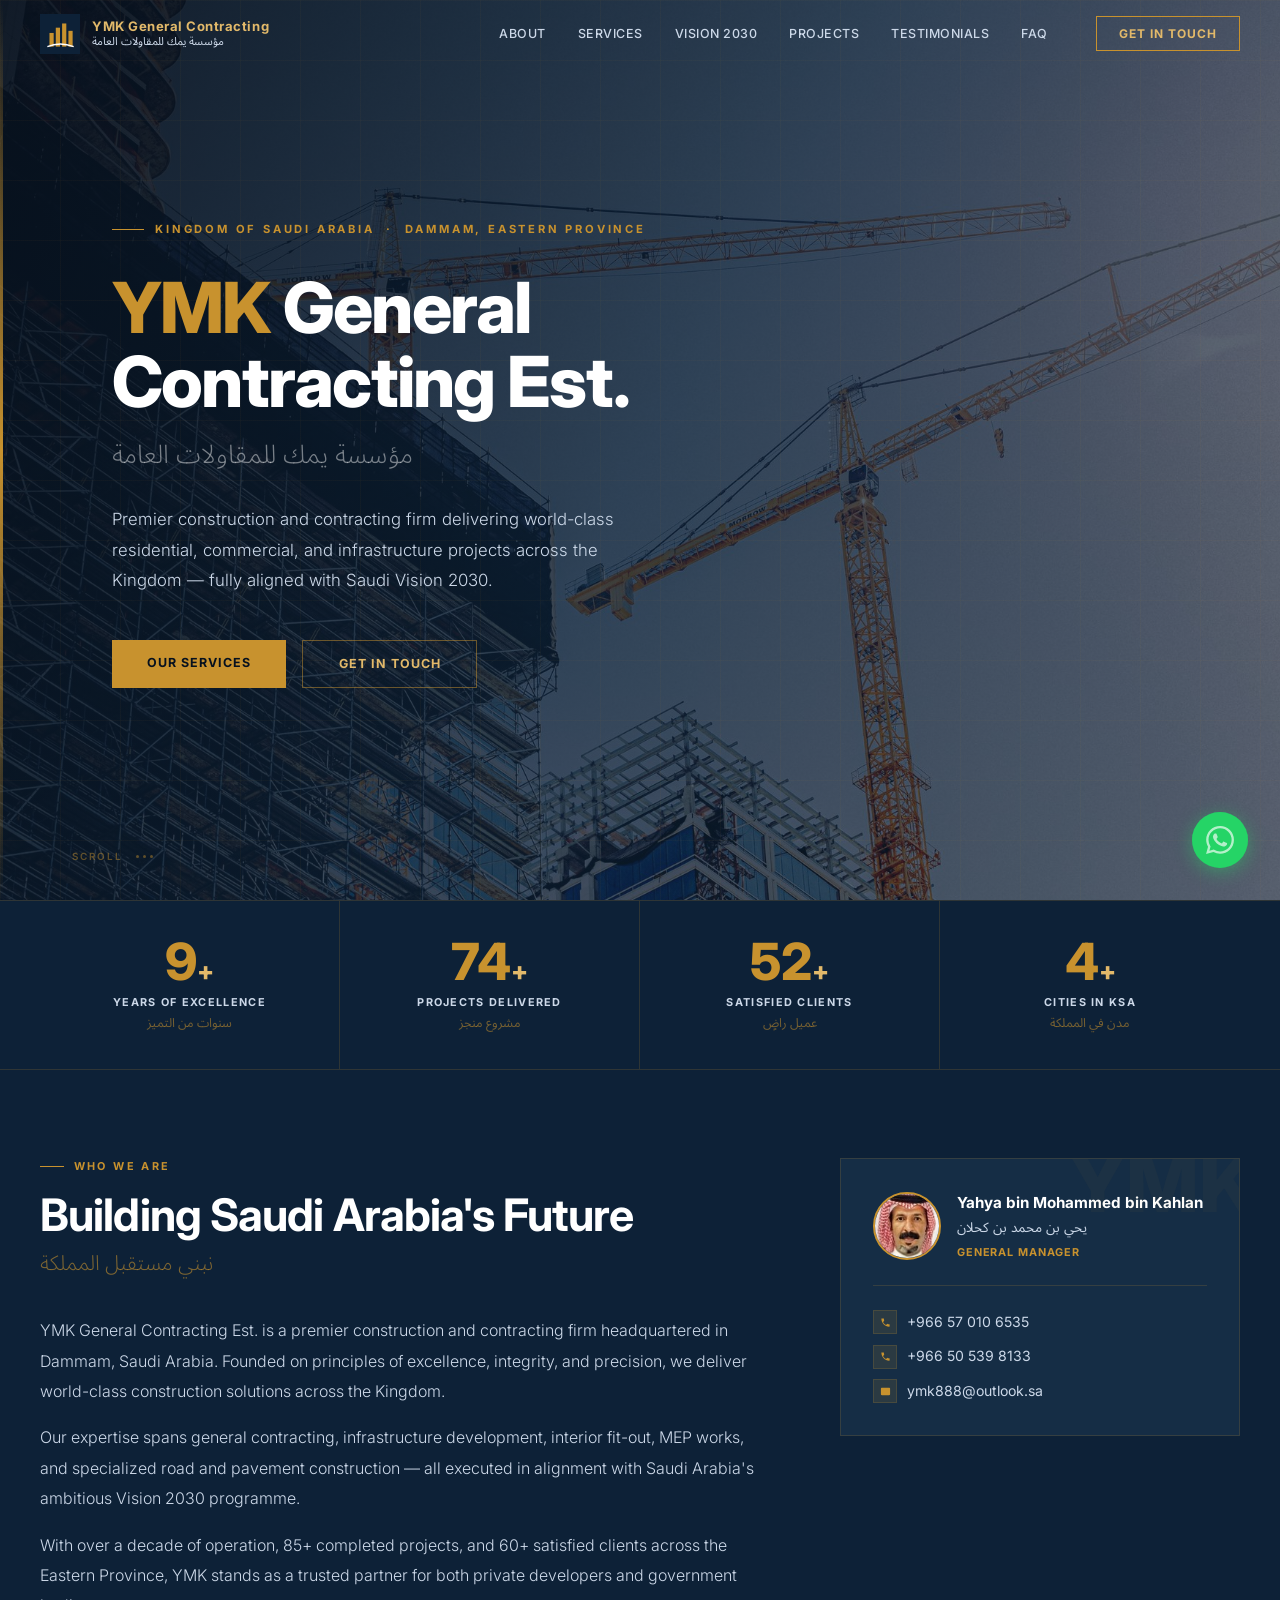
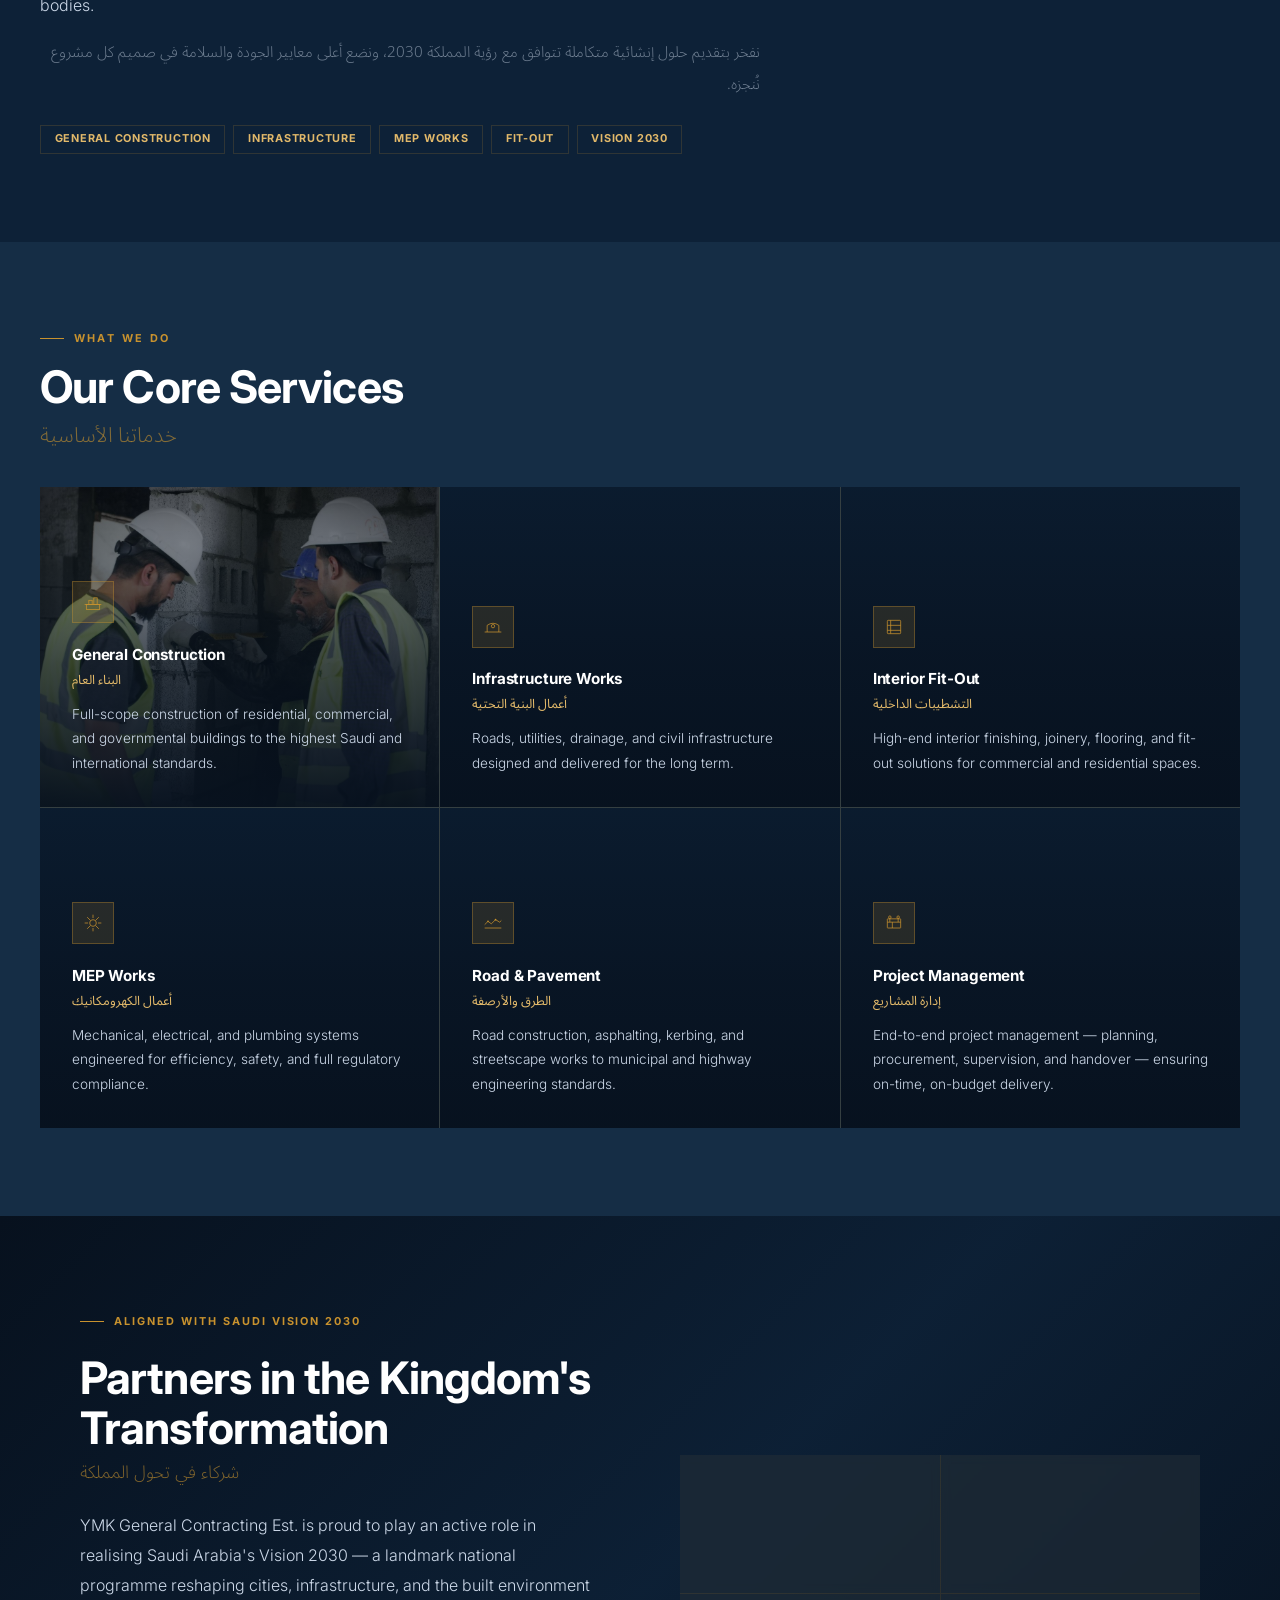
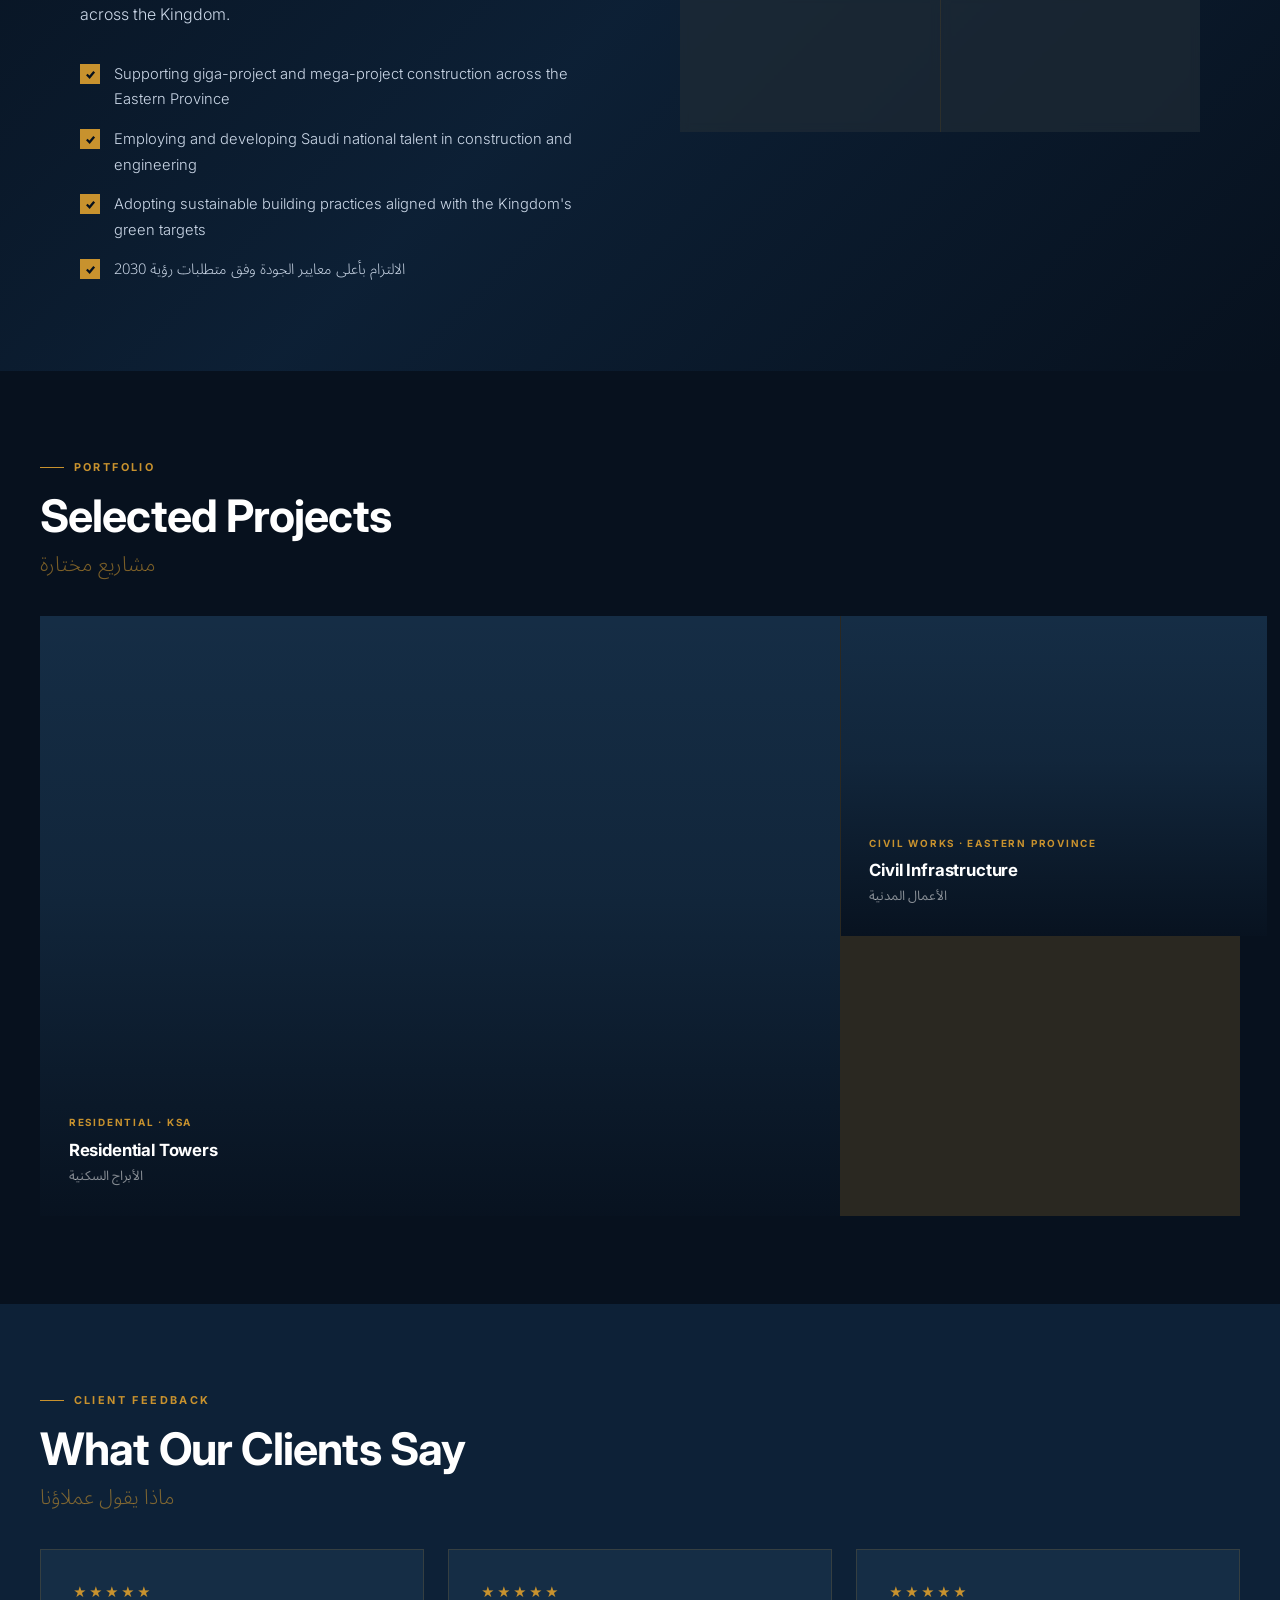
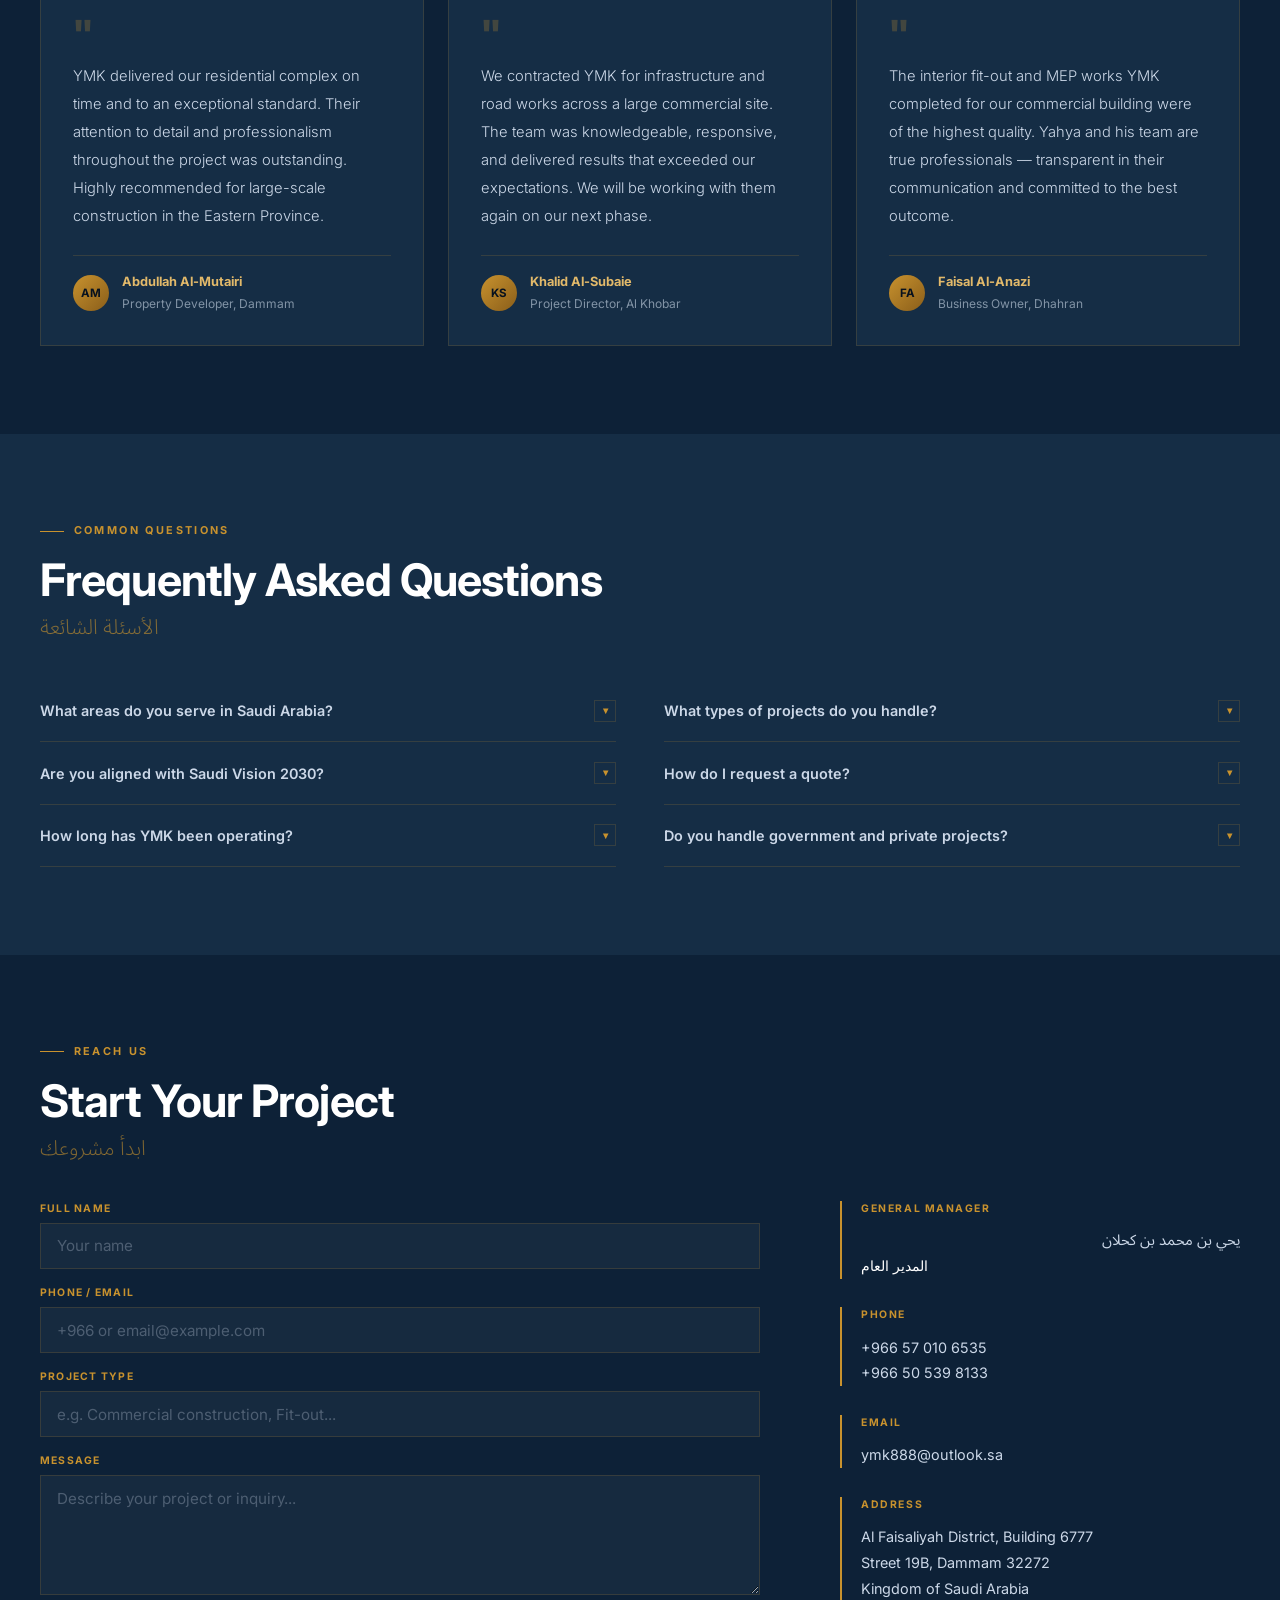
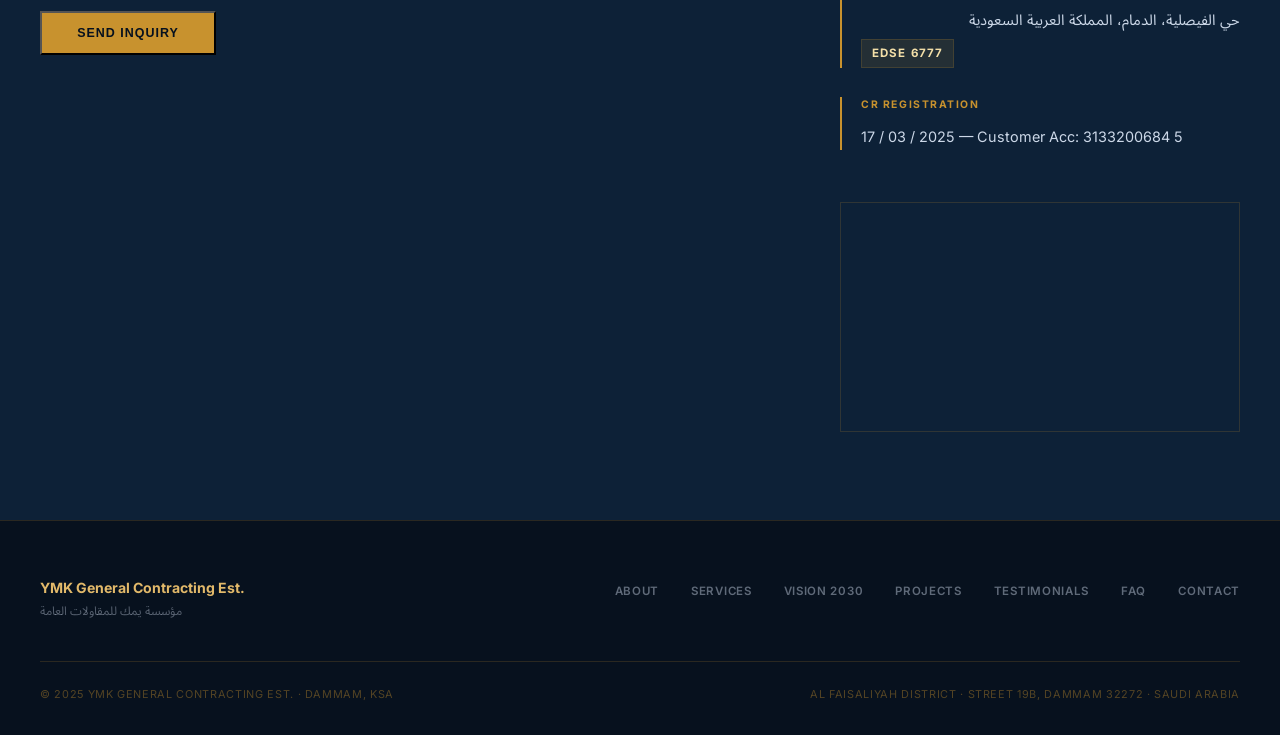
==== temp-assets/ymk-backgrounds/ymkfinal1-final.html @ 3c75f50a "feat(assets): final YMK HTML with web-optimized embedded photos Re-encoded photos at web-appropriate" ====
<!DOCTYPE html>
<html lang="en" dir="ltr">
<head>
<meta charset="UTF-8">
<meta name="viewport" content="width=device-width, initial-scale=1.0">
<meta name="description" content="YMK General Contracting Est. — Premier general contractor in Dammam, KSA. Residential, commercial &amp; infrastructure construction aligned with Vision 2030. Get a free quote.">
<title>YMK General Contracting Est. | Dammam, KSA</title>
<link rel="icon" href="data:image/svg+xml,<svg xmlns=%22http://www.w3.org/2000/svg%22 viewBox=%220 0 100 100%22><text y=%22.9em%22 font-size=%2290%22>🏗️</text></svg>">
<!-- SEO: Canonical & Robots -->
<link rel="canonical" href="https://www.ymkcontracting.com/">
<meta name="robots" content="index, follow">

<!-- SEO: hreflang for bilingual content -->
<link rel="alternate" hreflang="en" href="https://www.ymkcontracting.com/">
<link rel="alternate" hreflang="ar" href="https://www.ymkcontracting.com/">
<link rel="alternate" hreflang="x-default" href="https://www.ymkcontracting.com/">

<!-- SEO: Open Graph -->
<meta property="og:type" content="website">
<meta property="og:url" content="https://www.ymkcontracting.com/">
<meta property="og:title" content="YMK General Contracting Est. | Dammam, KSA">
<meta property="og:description" content="Premier general contractor in Dammam, KSA. Residential, commercial &amp; infrastructure construction aligned with Vision 2030. Get a free quote.">
<meta property="og:image" content="https://www.ymkcontracting.com/og-image.jpg">
<meta property="og:locale" content="en_US">
<meta property="og:locale:alternate" content="ar_SA">
<meta property="og:site_name" content="YMK General Contracting Est.">

<!-- SEO: Twitter Card -->
<meta name="twitter:card" content="summary_large_image">
<meta name="twitter:title" content="YMK General Contracting Est. | Dammam, KSA">
<meta name="twitter:description" content="Premier general contractor in Dammam, KSA. Residential, commercial &amp; infrastructure construction aligned with Vision 2030.">
<meta name="twitter:image" content="https://www.ymkcontracting.com/og-image.jpg">

<!-- SEO: Schema.org Structured Data -->
<script type="application/ld+json">
{
  "@context": "https://schema.org",
  "@type": "GeneralContractor",
  "name": "YMK General Contracting Est.",
  "alternateName": "مؤسسة يمك للمقاولات العامة",
  "url": "https://www.ymkcontracting.com",
  "telephone": ["+966570106535", "+966505398133"],
  "email": "ymk888@outlook.sa",
  "address": {
    "@type": "PostalAddress",
    "streetAddress": "Al Faisaliyah District, Building 6777, Street 19B",
    "addressLocality": "Dammam",
    "postalCode": "32272",
    "addressCountry": "SA"
  },
  "geo": {
    "@type": "GeoCoordinates",
    "addressCountry": "SA",
    "addressRegion": "Eastern Province"
  },
  "areaServed": {
    "@type": "State",
    "name": "Eastern Province, Saudi Arabia"
  },
  "description": "Premier general contracting firm in Dammam, KSA specialising in residential, commercial, and infrastructure construction aligned with Saudi Vision 2030.",
  "numberOfEmployees": {
    "@type": "QuantitativeValue",
    "minValue": 10
  },
  "knowsAbout": [
    "General Construction",
    "Infrastructure Works",
    "Interior Fit-Out",
    "MEP Works",
    "Road and Pavement",
    "Project Management"
  ],
  "sameAs": [],
  "currenciesAccepted": "SAR",
  "priceRange": "$$",
  "openingHours": "Mo-Sa 08:00-17:00"
}
</script>

<!-- SEO: FAQ Schema -->
<script type="application/ld+json">
{
  "@context": "https://schema.org",
  "@type": "FAQPage",
  "mainEntity": [
    {
      "@type": "Question",
      "name": "What areas do you serve in Saudi Arabia?",
      "acceptedAnswer": {
        "@type": "Answer",
        "text": "YMK General Contracting Est. is headquartered in Dammam and primarily serves the Eastern Province — including Al Khobar, Dhahran, Jubail, and surrounding cities. We also undertake projects across the Kingdom of Saudi Arabia for large-scale engagements."
      }
    },
    {
      "@type": "Question",
      "name": "What types of projects do you handle?",
      "acceptedAnswer": {
        "@type": "Answer",
        "text": "We specialise in general construction (residential and commercial), infrastructure and civil works, interior fit-out, MEP systems, road and pavement works, and end-to-end project management."
      }
    },
    {
      "@type": "Question",
      "name": "Are you aligned with Saudi Vision 2030?",
      "acceptedAnswer": {
        "@type": "Answer",
        "text": "Yes. YMK is actively contributing to Vision 2030 goals by supporting giga-project construction in the Eastern Province, employing and developing Saudi national talent, and adopting sustainable building practices."
      }
    },
    {
      "@type": "Question",
      "name": "How do I request a quote?",
      "acceptedAnswer": {
        "@type": "Answer",
        "text": "You can reach us by filling in the contact form on this page, calling +966 57 010 6535, emailing ymk888@outlook.sa, or messaging us directly on WhatsApp."
      }
    },
    {
      "@type": "Question",
      "name": "How long has YMK been operating?",
      "acceptedAnswer": {
        "@type": "Answer",
        "text": "YMK General Contracting Est. has been operating for over 10 years, completing 85+ projects and serving 60+ satisfied clients across Saudi Arabia."
      }
    },
    {
      "@type": "Question",
      "name": "Do you handle both government and private projects?",
      "acceptedAnswer": {
        "@type": "Answer",
        "text": "Yes. We work with both private developers and government bodies, delivering construction and infrastructure projects to Saudi and international standards."
      }
    }
  ]
}
</script>

<link rel="preconnect" href="https://fonts.googleapis.com">
<link href="https://fonts.googleapis.com/css2?family=Inter:wght@300;400;500;600;700&family=Noto+Sans+Arabic:wght@300;400;500;600;700&display=swap" rel="stylesheet">
<style>
/* ── YMK × ARAMCO DESIGN — ORIGINAL GOLD/NAVY PALETTE ─────────── */
:root {
  --navy-deep:  #07111e;
  --navy:       #0d2137;
  --navy-mid:   #152d45;
  --navy-light: #1e3f5e;
  --gold:       #c8922e;
  --gold-light: #e2b96a;
  --gold-pale:  #f3dfa8;
  --gold-dim:   rgba(200,146,46,.12);
  --white:      #ffffff;
  --off-white:  #f6f2ea;
  --text-light: #ccd8e8;
  --mid:        rgba(204,216,232,.6);
  --border:     rgba(200,146,46,.18);
}
*{margin:0;padding:0;box-sizing:border-box;}
html{scroll-behavior:smooth;}
body{font-family:'Inter',sans-serif;background:var(--navy-deep);color:var(--white);font-size:16px;line-height:1.6;}
.ar{font-family:'Noto Sans Arabic',sans-serif;}
img{max-width:100%;display:block;}

/* ── SKIP LINK ─────────────────────────────────────────── */
.skip-link{position:absolute;top:-50px;left:1rem;background:var(--gold);color:var(--navy-deep);padding:.5rem 1rem;z-index:300;text-decoration:none;font-size:.8rem;font-weight:700;transition:top .3s;}
.skip-link:focus{top:0;}

/* ── NAV ───────────────────────────────────────────────── */
nav{position:fixed;top:0;left:0;right:0;z-index:100;height:68px;background:rgba(7,17,30,.0);border-bottom:1px solid transparent;display:flex;align-items:center;padding:0 2.5rem;gap:2rem;transition:background .4s,border-color .4s,box-shadow .4s;}
nav.scrolled{background:rgba(7,17,30,.97);border-bottom-color:var(--border);box-shadow:0 2px 20px rgba(0,0,0,.4);}
.nav-logo{display:flex;align-items:center;gap:.75rem;text-decoration:none;flex-shrink:0;}
.nav-logo-mark{width:40px;height:40px;}
.nav-brand{display:flex;flex-direction:column;line-height:1.2;}
.nav-brand-en{font-size:.82rem;font-weight:700;color:var(--gold-light);letter-spacing:.04em;}
.nav-brand-ar{font-family:'Noto Sans Arabic',sans-serif;font-size:.7rem;color:var(--text-light);font-weight:400;}
.nav-links{display:flex;list-style:none;margin-left:auto;}
.nav-links a{font-size:.78rem;font-weight:500;color:var(--text-light);text-decoration:none;padding:.4rem 1rem;letter-spacing:.04em;text-transform:uppercase;transition:color .2s;position:relative;}
.nav-links a::after{content:'';position:absolute;bottom:-1px;left:1rem;right:1rem;height:1px;background:var(--gold);transform:scaleX(0);transition:transform .25s;}
.nav-links a:hover{color:var(--gold-light);}
.nav-links a:hover::after{transform:scaleX(1);}
.nav-cta{font-size:.75rem;font-weight:700;background:transparent;border:1px solid var(--gold);color:var(--gold-light);padding:.45rem 1.4rem;text-decoration:none;letter-spacing:.08em;text-transform:uppercase;transition:all .25s;flex-shrink:0;}
.nav-cta:hover{background:var(--gold);color:var(--navy-deep);}
.hamburger{display:none;background:none;border:none;cursor:pointer;flex-direction:column;gap:5px;padding:4px;z-index:101;margin-left:auto;}
.hamburger span{display:block;width:24px;height:2px;background:var(--gold-light);transition:all .3s;}
.hamburger.open span:nth-child(1){transform:translateY(7px) rotate(45deg);}
.hamburger.open span:nth-child(2){opacity:0;}
.hamburger.open span:nth-child(3){transform:translateY(-7px) rotate(-45deg);}

/* ── HERO ──────────────────────────────────────────────── */
#hero{position:relative;height:100vh;min-height:640px;display:flex;align-items:center;overflow:hidden;}
.hero-photo{position:absolute;inset:0;background-image:url('[data-uri]');background-size:cover;background-position:center;transform:scale(1.04);animation:heroZoom 12s ease-in-out infinite alternate;}
@keyframes heroZoom{from{transform:scale(1.04);}to{transform:scale(1.0);}}
.hero-overlay{position:absolute;inset:0;background:linear-gradient(120deg,rgba(7,17,30,.94) 0%,rgba(13,33,55,.78) 50%,rgba(7,17,30,.55) 100%);}
.hero-overlay-grid{position:absolute;inset:0;background-image:linear-gradient(rgba(200,146,46,.04) 1px,transparent 1px),linear-gradient(90deg,rgba(200,146,46,.04) 1px,transparent 1px);background-size:60px 60px;}
.hero-accent{position:absolute;left:0;top:0;bottom:0;width:3px;background:linear-gradient(to bottom,transparent,var(--gold),transparent);}
.hero-content{position:relative;z-index:2;padding:0 4.5rem;max-width:920px;}
.hero-eyebrow{display:inline-flex;align-items:center;gap:.7rem;font-size:.7rem;font-weight:700;letter-spacing:.25em;text-transform:uppercase;color:var(--gold);margin-bottom:2rem;}
.eyebrow-line{width:32px;height:1px;background:var(--gold);}
h1.hero-title{font-size:clamp(2.6rem,5.5vw,4.8rem);font-weight:800;color:var(--white);line-height:1.05;letter-spacing:-.025em;margin-bottom:1rem;}
h1.hero-title .gold{color:var(--gold);}
.hero-title-ar{font-family:'Noto Sans Arabic',sans-serif;font-size:clamp(1.1rem,2.2vw,1.6rem);font-weight:300;color:rgba(255,255,255,.45);margin-bottom:1.8rem;}
.hero-desc{font-size:1.05rem;font-weight:300;color:var(--text-light);max-width:540px;line-height:1.8;margin-bottom:2.8rem;}
.hero-actions{display:flex;gap:1rem;flex-wrap:wrap;}
.btn-gold{display:inline-block;font-size:.78rem;font-weight:700;letter-spacing:.08em;text-transform:uppercase;background:var(--gold);color:var(--navy-deep);padding:.8rem 2.2rem;text-decoration:none;transition:background .2s;}
.btn-gold:hover{background:var(--gold-light);}
.btn-ghost{display:inline-block;font-size:.78rem;font-weight:700;letter-spacing:.08em;text-transform:uppercase;background:transparent;color:var(--gold-light);padding:.8rem 2.2rem;border:1px solid rgba(200,146,46,.5);text-decoration:none;transition:all .2s;}
.btn-ghost:hover{border-color:var(--gold);color:var(--gold);}
.hero-scroll{position:absolute;bottom:2.2rem;left:4.5rem;display:flex;align-items:center;gap:.8rem;opacity:.45;}
.hero-scroll span{font-size:.62rem;font-weight:600;letter-spacing:.2em;text-transform:uppercase;color:var(--gold);}
.scroll-dots{display:flex;gap:4px;}
.scroll-dots i{display:block;width:3px;height:3px;border-radius:50%;background:var(--gold);animation:scrollBounce 1.5s infinite;}
.scroll-dots i:nth-child(2){animation-delay:.2s;}
.scroll-dots i:nth-child(3){animation-delay:.4s;}
@keyframes scrollBounce{0%,100%{opacity:.3;transform:translateY(0);}50%{opacity:1;transform:translateY(4px);}}

/* ── STATS ─────────────────────────────────────────────── */
#stats{background:var(--navy);border-top:1px solid var(--border);border-bottom:1px solid var(--border);padding:0;}
.stats-band{max-width:1200px;margin:0 auto;display:grid;grid-template-columns:repeat(4,1fr);}
.stat-item{padding:2.2rem 2rem;border-right:1px solid var(--border);text-align:center;}
.stat-item:last-child{border-right:none;}
.stat-num{font-size:clamp(2.2rem,4vw,3.2rem);font-weight:800;color:var(--gold);line-height:1;}
.stat-plus{font-size:1.6rem;color:var(--gold-light);}
.stat-label{font-size:.68rem;font-weight:700;letter-spacing:.12em;text-transform:uppercase;color:var(--text-light);margin-top:.4rem;}
.stat-label-ar{font-family:'Noto Sans Arabic',sans-serif;font-size:.78rem;color:rgba(200,146,46,.55);margin-top:.15rem;}

/* ── SECTION COMMONS ───────────────────────────────────── */
section{padding:5.5rem 2.5rem;scroll-margin-top:68px;}
.section-inner{max-width:1200px;margin:0 auto;}
.section-eyebrow{font-size:.68rem;font-weight:700;letter-spacing:.22em;text-transform:uppercase;color:var(--gold);display:flex;align-items:center;gap:.6rem;margin-bottom:1rem;}
.section-eyebrow::before{content:'';display:block;width:24px;height:1px;background:var(--gold);flex-shrink:0;}
.section-title{font-size:clamp(1.8rem,3.5vw,2.8rem);font-weight:700;color:var(--white);line-height:1.1;letter-spacing:-.02em;margin-bottom:.4rem;}
.section-title-ar{font-family:'Noto Sans Arabic',sans-serif;font-size:clamp(.95rem,2vw,1.3rem);color:rgba(200,146,46,.6);font-weight:300;margin-bottom:2.2rem;}
.section-rule{width:50px;height:1px;background:var(--gold);margin:1rem 0 2.5rem;}

/* ── ABOUT ─────────────────────────────────────────────── */
#about{background:var(--navy);}
.about-layout{display:grid;grid-template-columns:1fr 400px;gap:5rem;align-items:start;}
.about-text p{font-size:1rem;color:var(--text-light);line-height:1.9;margin-bottom:1rem;font-weight:300;}
.about-text p.ar{font-family:'Noto Sans Arabic',sans-serif;direction:rtl;text-align:right;font-size:.95rem;line-height:2.1;color:rgba(204,216,232,.5);}
.about-pills{display:flex;flex-wrap:wrap;gap:.5rem;margin-top:1.5rem;}
.about-pill{font-size:.68rem;font-weight:700;letter-spacing:.07em;text-transform:uppercase;padding:.3rem .85rem;border:1px solid var(--border);color:var(--gold-light);}
.ceo-card{background:var(--navy-mid);border:1px solid var(--border);padding:2rem;position:relative;overflow:hidden;}
.ceo-card::after{content:'YMK';position:absolute;right:-1rem;top:-1rem;font-size:5rem;font-weight:800;color:rgba(200,146,46,.04);pointer-events:none;line-height:1;}
.ceo-card-top{display:flex;align-items:center;gap:1rem;margin-bottom:1.5rem;padding-bottom:1.5rem;border-bottom:1px solid var(--border);}
.ceo-avatar{width:68px;height:68px;border-radius:50%;overflow:hidden;border:2px solid var(--gold);flex-shrink:0;}
.ceo-avatar img{width:100%;height:100%;object-fit:cover;}
.ceo-name{font-size:.95rem;font-weight:700;color:var(--white);}
.ceo-name-ar{font-family:'Noto Sans Arabic',sans-serif;font-size:.85rem;color:var(--text-light);margin-top:.15rem;}
.ceo-title{font-size:.68rem;font-weight:700;letter-spacing:.08em;text-transform:uppercase;color:var(--gold);margin-top:.3rem;}
.ceo-contacts{display:flex;flex-direction:column;gap:.65rem;}
.ceo-contact-item{display:flex;align-items:center;gap:.65rem;font-size:.88rem;color:var(--text-light);}
.ceo-contact-item a{color:var(--text-light);text-decoration:none;transition:color .2s;}
.ceo-contact-item a:hover{color:var(--gold-light);}
.contact-icon-sm{width:24px;height:24px;background:var(--gold-dim);border:1px solid var(--border);display:flex;align-items:center;justify-content:center;flex-shrink:0;}
.contact-icon-sm svg{width:11px;height:11px;fill:var(--gold);}

/* ── SERVICES ──────────────────────────────────────────── */
#services{background:var(--navy-mid);}
.services-grid{display:grid;grid-template-columns:repeat(3,1fr);gap:1px;background:var(--border);}
.service-card{background:var(--navy);padding:0;transition:all .3s;position:relative;overflow:hidden;min-height:320px;display:flex;flex-direction:column;justify-content:flex-end;}
.service-card-bg{position:absolute;inset:0;background-size:cover;background-position:center;transition:transform .5s ease;}
.service-card:hover .service-card-bg{transform:scale(1.06);}
.service-card-overlay{position:absolute;inset:0;background:linear-gradient(to top,rgba(7,17,30,.97) 0%,rgba(7,17,30,.75) 45%,rgba(7,17,30,.35) 100%);transition:background .35s;}
.service-card:hover .service-card-overlay{background:linear-gradient(to top,rgba(7,17,30,.99) 0%,rgba(7,17,30,.85) 55%,rgba(7,17,30,.5) 100%);}
.service-card::after{content:'';position:absolute;bottom:0;left:0;right:0;height:2px;background:var(--gold);transform:scaleX(0);transform-origin:left;transition:transform .4s;}
.service-card:hover::after{transform:scaleX(1);}
.service-card-content{position:relative;z-index:2;padding:2rem;}
.service-icon-wrap{width:42px;height:42px;background:rgba(200,146,46,.15);border:1px solid rgba(200,146,46,.35);display:flex;align-items:center;justify-content:center;margin-bottom:1.2rem;transition:background .3s;}
.service-card:hover .service-icon-wrap{background:rgba(200,146,46,.25);}
.service-icon-wrap svg{width:20px;height:20px;stroke:var(--gold);fill:none;stroke-width:1.8;}
h3.service-title{font-size:.95rem;font-weight:700;color:var(--white);margin-bottom:.2rem;letter-spacing:-.01em;}
.service-title-ar{font-family:'Noto Sans Arabic',sans-serif;font-size:.8rem;color:var(--gold-light);margin-bottom:.7rem;font-weight:400;}
.service-desc{font-size:.85rem;color:var(--text-light);line-height:1.8;font-weight:300;}

/* ── VISION ────────────────────────────────────────────── */
#vision{position:relative;padding:5.5rem 2.5rem;overflow:hidden;}
.vision-photo{position:absolute;inset:0;background-image:url('[data-uri]');background-size:cover;background-position:center;background-attachment:fixed;}
.vision-overlay{position:absolute;inset:0;background:linear-gradient(135deg,rgba(7,17,30,.96) 0%,rgba(13,33,55,.92) 50%,rgba(7,17,30,.88) 100%);}
.vision-layout{position:relative;z-index:2;display:grid;grid-template-columns:1fr 1fr;gap:5rem;align-items:center;max-width:1200px;margin:0 auto;}
.vision-badge{display:inline-flex;align-items:center;gap:.65rem;font-size:.68rem;font-weight:700;letter-spacing:.18em;text-transform:uppercase;color:var(--gold);margin-bottom:1.5rem;}
.vision-badge-bar{width:24px;height:1px;background:var(--gold);}
.vision-title{font-size:clamp(1.8rem,3.5vw,2.8rem);font-weight:700;color:var(--white);line-height:1.1;letter-spacing:-.02em;margin-bottom:.4rem;}
.vision-title-ar{font-family:'Noto Sans Arabic',sans-serif;font-size:1.1rem;color:rgba(200,146,46,.6);margin-bottom:1.5rem;font-weight:300;}
.vision-text{font-size:1rem;color:var(--text-light);line-height:1.85;margin-bottom:2rem;font-weight:300;}
.vision-points{display:flex;flex-direction:column;gap:.85rem;}
.vision-point{display:flex;align-items:flex-start;gap:.85rem;font-size:.92rem;color:var(--text-light);line-height:1.75;font-weight:300;}
.vp-check{width:20px;height:20px;background:var(--gold);display:flex;align-items:center;justify-content:center;flex-shrink:0;margin-top:.15rem;}
.vp-check svg{width:11px;height:11px;stroke:var(--navy-deep);fill:none;stroke-width:2.5;}
.vision-numbers{display:grid;grid-template-columns:1fr 1fr;gap:1px;background:var(--border);}
.vn-item{background:rgba(13,33,55,.6);backdrop-filter:blur(4px);padding:2.2rem;text-align:center;}
.vn-num{font-size:2.8rem;font-weight:800;color:var(--gold);line-height:1;}
.vn-label{font-size:.65rem;font-weight:700;letter-spacing:.14em;text-transform:uppercase;color:var(--text-light);margin-top:.4rem;opacity:.7;}

/* ── PROJECTS ──────────────────────────────────────────── */
#projects{background:var(--navy-deep);padding:5.5rem 2.5rem;}
.projects-grid{display:grid;grid-template-columns:repeat(3,1fr);gap:1px;background:var(--border);}
.project-card{position:relative;overflow:hidden;aspect-ratio:4/3;background:var(--navy-mid);}
.project-card.large{grid-column:span 2;}
.project-photo{position:absolute;inset:0;background-size:cover;background-position:center;transition:transform .6s ease;}
.project-card:hover .project-photo{transform:scale(1.05);}
.project-overlay{position:absolute;inset:0;background:linear-gradient(to top,rgba(7,17,30,.95) 0%,rgba(7,17,30,.25) 55%,transparent 100%);transition:background .4s;}
.project-card:hover .project-overlay{background:linear-gradient(to top,rgba(7,17,30,.98) 0%,rgba(7,17,30,.5) 70%,rgba(7,17,30,.15) 100%);}
.project-info{position:absolute;bottom:0;left:0;right:0;padding:1.8rem;}
.project-type{font-size:.62rem;font-weight:700;letter-spacing:.18em;text-transform:uppercase;color:var(--gold);margin-bottom:.35rem;}
.project-name{font-size:1.05rem;font-weight:700;color:var(--white);letter-spacing:-.01em;}
.project-name-ar{font-family:'Noto Sans Arabic',sans-serif;font-size:.82rem;color:rgba(255,255,255,.5);margin-top:.15rem;}

/* ── TESTIMONIALS ──────────────────────────────────────── */
#testimonials{background:var(--navy);}
.testimonials-grid{display:grid;grid-template-columns:repeat(3,1fr);gap:1.5rem;}
.testimonial-card{background:var(--navy-mid);border:1px solid var(--border);padding:2rem;position:relative;transition:border-color .3s;}
.testimonial-card:hover{border-color:rgba(200,146,46,.4);}
.quote-mark{font-size:2.5rem;font-weight:800;color:var(--gold);opacity:.25;line-height:1;margin-bottom:.5rem;}
.testimonial-text{font-size:.92rem;color:var(--text-light);line-height:1.9;margin-bottom:1.5rem;font-weight:300;}
.testimonial-author{display:flex;align-items:center;gap:.8rem;padding-top:1rem;border-top:1px solid var(--border);}
.t-avatar{width:36px;height:36px;background:linear-gradient(135deg,var(--gold),#8a5e1a);border-radius:50%;display:flex;align-items:center;justify-content:center;font-size:.72rem;font-weight:700;color:var(--navy-deep);flex-shrink:0;}
.t-name{font-size:.8rem;font-weight:700;color:var(--gold-light);}
.t-role{font-size:.75rem;color:var(--mid);margin-top:.1rem;}
.stars{color:var(--gold);font-size:.82rem;letter-spacing:2px;margin-bottom:.75rem;}

/* ── FAQ ───────────────────────────────────────────────── */
#faq{background:var(--navy-mid);}
.faq-grid{display:grid;grid-template-columns:1fr 1fr;gap:0 3rem;}
.faq-item{border-bottom:1px solid var(--border);padding:0;}
.faq-question{font-size:.9rem;font-weight:600;color:var(--text-light);padding:1.2rem 0;cursor:pointer;display:flex;justify-content:space-between;align-items:center;gap:1rem;user-select:none;transition:color .2s;}
.faq-question:hover{color:var(--gold-light);}
.faq-chevron{width:22px;height:22px;border:1px solid var(--border);display:flex;align-items:center;justify-content:center;flex-shrink:0;transition:all .3s;font-size:.62rem;color:var(--gold);}
.faq-item.open .faq-chevron{background:var(--gold);border-color:var(--gold);color:var(--navy-deep);transform:rotate(180deg);}
.faq-answer{font-size:.88rem;color:var(--mid);line-height:1.85;padding-bottom:1.2rem;display:none;font-weight:300;}
.faq-item.open .faq-answer{display:block;}
.faq-item.open .faq-question{color:var(--gold-light);}

/* ── CONTACT ───────────────────────────────────────────── */
#contact{background:var(--navy);}
.contact-layout{display:grid;grid-template-columns:1fr 400px;gap:5rem;}
.form-group{display:flex;flex-direction:column;gap:.35rem;margin-bottom:1rem;}
.form-label{font-size:.65rem;font-weight:700;letter-spacing:.12em;text-transform:uppercase;color:var(--gold);}
.form-input,.form-textarea{background:rgba(255,255,255,.04);border:1px solid var(--border);color:var(--white);padding:.78rem 1rem;font-family:'Inter',sans-serif;font-size:.95rem;outline:none;transition:border-color .25s;width:100%;}
.form-input:focus,.form-textarea:focus{border-color:var(--gold);}
.form-input::placeholder,.form-textarea::placeholder{color:rgba(204,216,232,.3);}
.form-textarea{resize:vertical;min-height:120px;}
.contact-info-panel{display:flex;flex-direction:column;gap:1.8rem;}
.contact-block{padding-left:1.2rem;border-left:2px solid var(--gold);}
.contact-block-title{font-size:.65rem;font-weight:700;letter-spacing:.15em;text-transform:uppercase;color:var(--gold);margin-bottom:.65rem;}
.contact-detail{font-size:.9rem;color:var(--text-light);line-height:1.8;}
.contact-detail a{color:var(--text-light);text-decoration:none;transition:color .2s;}
.contact-detail a:hover{color:var(--gold-light);}
.contact-detail.ar{font-family:'Noto Sans Arabic',sans-serif;direction:rtl;font-size:.92rem;}
.address-code{font-size:.72rem;font-weight:700;letter-spacing:.1em;color:var(--gold-pale);background:var(--gold-dim);padding:.25rem .6rem;display:inline-block;margin-top:.3rem;border:1px solid var(--border);}
.maps-wrap{border:1px solid var(--border);overflow:hidden;margin-top:1.5rem;}
.maps-wrap iframe{width:100%;height:220px;border:none;filter:invert(8%) hue-rotate(180deg) saturate(0.7);}

/* ── WHATSAPP ──────────────────────────────────────────── */
.wa-btn{position:fixed;bottom:2rem;right:2rem;z-index:999;width:56px;height:56px;background:#25d366;border-radius:50%;display:flex;align-items:center;justify-content:center;box-shadow:0 4px 18px rgba(37,211,102,.45);transition:transform .25s,box-shadow .25s;text-decoration:none;}
.wa-btn:hover{transform:scale(1.1);box-shadow:0 6px 26px rgba(37,211,102,.6);}
.wa-btn svg{width:28px;height:28px;fill:#fff;}
.wa-pulse{position:absolute;width:100%;height:100%;border-radius:50%;background:rgba(37,211,102,.35);animation:waPulse 2s infinite;}
@keyframes waPulse{0%{transform:scale(1);opacity:.6;}100%{transform:scale(1.55);opacity:0;}}

/* ── FOOTER ────────────────────────────────────────────── */
footer{background:var(--navy-deep);padding:3.5rem 2.5rem 2rem;border-top:1px solid var(--border);}
.footer-inner{max-width:1200px;margin:0 auto;}
.footer-top{display:flex;justify-content:space-between;align-items:flex-start;gap:2rem;padding-bottom:2.5rem;border-bottom:1px solid var(--border);flex-wrap:wrap;}
.footer-brand{display:flex;align-items:center;gap:.75rem;}
.footer-brand-text{}
.footer-brand-en{font-size:.88rem;font-weight:700;color:var(--gold-light);}
.footer-brand-ar{font-family:'Noto Sans Arabic',sans-serif;font-size:.75rem;color:rgba(204,216,232,.4);margin-top:.15rem;}
.footer-links{display:flex;gap:2rem;list-style:none;flex-wrap:wrap;align-items:center;}
.footer-links a{font-size:.72rem;font-weight:600;letter-spacing:.06em;text-transform:uppercase;color:rgba(204,216,232,.45);text-decoration:none;transition:color .2s;}
.footer-links a:hover{color:var(--gold-light);}
.footer-bottom{display:flex;justify-content:space-between;align-items:center;padding-top:1.5rem;flex-wrap:wrap;gap:1rem;}
.footer-copy{font-size:.68rem;letter-spacing:.06em;color:rgba(200,146,46,.4);text-transform:uppercase;}

/* ── REVEAL ────────────────────────────────────────────── */
.reveal{opacity:0;transform:translateY(24px);transition:opacity .75s,transform .75s;}
.reveal.visible{opacity:1;transform:none;}

/* ── MOBILE ────────────────────────────────────────────── */
@media(max-width:768px){
  nav{padding:0 1.2rem;}
  .hamburger{display:flex;}
  .nav-links,.nav-cta{display:none;}
  .nav-links.active{display:flex;flex-direction:column;position:absolute;top:68px;left:0;right:0;background:rgba(7,17,30,.98);padding:1rem 1.5rem 1.5rem;gap:.2rem;border-bottom:1px solid var(--border);}
  .hero-content{padding:0 1.5rem;max-width:100%;}
  h1.hero-title{font-size:clamp(1.9rem,7vw,3rem);word-break:break-word;}
  .hero-desc{font-size:.95rem;}
  .hero-actions{flex-direction:column;align-items:flex-start;}
  section,#vision,#projects{padding:3.5rem 1.2rem;}
  .about-layout,.vision-layout,.contact-layout{grid-template-columns:1fr;gap:2.5rem;}
  .stats-band{grid-template-columns:repeat(2,1fr);}
  .stat-item:nth-child(2){border-right:none;}
  .services-grid,.testimonials-grid,.faq-grid{grid-template-columns:1fr;}
  .projects-grid{grid-template-columns:1fr;}
  .project-card.large{grid-column:span 1;}
  .footer-top{flex-direction:column;gap:1.5rem;}
  .footer-bottom{flex-direction:column;align-items:flex-start;}
}
</style>
</head>
<body>

<!-- SKIP LINK -->
<a href="#main-content" onclick="navTo('main-content')" class="skip-link">Skip to main content</a>

<!-- NAV -->
<nav id="navbar" role="navigation" aria-label="Main navigation">
  <a href="/" class="nav-logo" aria-label="YMK General Contracting home">
    <svg class="nav-logo-mark" viewBox="0 0 38 38" fill="none" aria-hidden="true">
      <rect width="38" height="38" fill="#0d2137"/>
      <g fill="#c8922e">
        <rect x="9"  y="18" width="4" height="13"/>
        <rect x="15" y="13" width="4" height="18"/>
        <rect x="21" y="9"  width="4" height="22"/>
        <rect x="27" y="16" width="4" height="15"/>
        <path d="M7 31 Q19 26 32 31" stroke="#fff" stroke-width="1.2" fill="none"/>
      </g>
    </svg>
    <div class="nav-brand">
      <span class="nav-brand-en">YMK General Contracting</span>
      <span class="nav-brand-ar ar" lang="ar">مؤسسة يمك للمقاولات العامة</span>
    </div>
  </a>

  <button class="hamburger" id="hamburger" aria-label="Toggle navigation menu" aria-expanded="false">
    <span></span><span></span><span></span>
  </button>

  <ul class="nav-links" id="nav-links">
    <li><a href="#about"        onclick="navTo('about')">About</a></li>
    <li><a href="#services"     onclick="navTo('services')">Services</a></li>
    <li><a href="#vision"       onclick="navTo('vision')">Vision 2030</a></li>
    <li><a href="#projects"     onclick="navTo('projects')">Projects</a></li>
    <li><a href="#testimonials" onclick="navTo('testimonials')">Testimonials</a></li>
    <li><a href="#faq"          onclick="navTo('faq')">FAQ</a></li>
  </ul>
  <a href="#contact" onclick="navTo('contact')" class="nav-cta" id="nav-cta">Get in Touch</a>
</nav>

<main id="main-content">

<!-- HERO -->
<section id="hero" aria-label="Hero">
  <div class="hero-photo" role="img" aria-label="Modern construction and architecture — YMK General Contracting"></div>
  <div class="hero-overlay"></div>
  <div class="hero-overlay-grid"></div>
  <div class="hero-accent"></div>

  <div class="hero-content">
    <div class="hero-eyebrow">
      <span class="eyebrow-line"></span>
      Kingdom of Saudi Arabia &nbsp;·&nbsp; Dammam, Eastern Province
    </div>
    <h1 class="hero-title"><span class="gold">YMK</span> General<br>Contracting Est.</h1>
    <p class="hero-title-ar ar" lang="ar">مؤسسة يمك للمقاولات العامة</p>
    <p class="hero-desc">Premier construction and contracting firm delivering world-class residential, commercial, and infrastructure projects across the Kingdom — fully aligned with Saudi Vision 2030.</p>
    <div class="hero-actions">
      <a href="#services" onclick="navTo('services')" class="btn-gold">Our Services</a>
      <a href="#contact"  onclick="navTo('contact')"  class="btn-ghost">Get in Touch</a>
    </div>
  </div>

  <div class="hero-scroll" aria-hidden="true">
    <span>Scroll</span>
    <div class="scroll-dots"><i></i><i></i><i></i></div>
  </div>
</section>

<!-- STATS -->
<div id="stats" role="region" aria-label="Company statistics">
  <div class="stats-band">
    <div class="stat-item reveal">
      <div class="stat-num" data-target="10">0<span class="stat-plus">+</span></div>
      <div class="stat-label">Years of Excellence</div>
      <div class="stat-label-ar ar" lang="ar">سنوات من التميز</div>
    </div>
    <div class="stat-item reveal">
      <div class="stat-num" data-target="85">0<span class="stat-plus">+</span></div>
      <div class="stat-label">Projects Delivered</div>
      <div class="stat-label-ar ar" lang="ar">مشروع منجز</div>
    </div>
    <div class="stat-item reveal">
      <div class="stat-num" data-target="60">0<span class="stat-plus">+</span></div>
      <div class="stat-label">Satisfied Clients</div>
      <div class="stat-label-ar ar" lang="ar">عميل راضٍ</div>
    </div>
    <div class="stat-item reveal">
      <div class="stat-num" data-target="5">0<span class="stat-plus">+</span></div>
      <div class="stat-label">Cities in KSA</div>
      <div class="stat-label-ar ar" lang="ar">مدن في المملكة</div>
    </div>
  </div>
</div>

<!-- ABOUT -->
<section id="about">
  <div class="section-inner">
    <div class="about-layout">
      <div class="reveal">
        <div class="section-eyebrow">Who We Are</div>
        <h2 class="section-title">Building Saudi Arabia's Future</h2>
        <p class="section-title-ar ar" lang="ar">نبني مستقبل المملكة</p>
        <div class="about-text">
          <p>YMK General Contracting Est. is a premier construction and contracting firm headquartered in Dammam, Saudi Arabia. Founded on principles of excellence, integrity, and precision, we deliver world-class construction solutions across the Kingdom.</p>
          <p>Our expertise spans general contracting, infrastructure development, interior fit-out, MEP works, and specialized road and pavement construction — all executed in alignment with Saudi Arabia's ambitious Vision 2030 programme.</p>
          <p>With over a decade of operation, 85+ completed projects, and 60+ satisfied clients across the Eastern Province, YMK stands as a trusted partner for both private developers and government bodies.</p>
          <p class="ar" lang="ar">نفخر بتقديم حلول إنشائية متكاملة تتوافق مع رؤية المملكة 2030، ونضع أعلى معايير الجودة والسلامة في صميم كل مشروع نُنجزه.</p>
        </div>
        <div class="about-pills">
          <span class="about-pill">General Construction</span>
          <span class="about-pill">Infrastructure</span>
          <span class="about-pill">MEP Works</span>
          <span class="about-pill">Fit-Out</span>
          <span class="about-pill">Vision 2030</span>
        </div>
      </div>
      <div class="reveal">
        <div class="ceo-card">
          <div class="ceo-card-top">
            <div class="ceo-avatar">
              <img src="[data-uri]" alt="Yahya bin Mohammed bin Kahlan, General Manager, YMK General Contracting Est., Dammam KSA">
            </div>
            <div>
              <div class="ceo-name">Yahya bin Mohammed bin Kahlan</div>
              <div class="ceo-name-ar ar" lang="ar">يحي بن محمد بن كحلان</div>
              <div class="ceo-title">General Manager</div>
            </div>
          </div>
          <div class="ceo-contacts">
            <div class="ceo-contact-item">
              <div class="contact-icon-sm" aria-hidden="true">
                <svg viewBox="0 0 24 24"><path d="M6.6 10.8c1.4 2.8 3.8 5.1 6.6 6.6l2.2-2.2c.3-.3.7-.4 1-.2 1.1.4 2.3.6 3.6.6.6 0 1 .4 1 1V20c0 .6-.4 1-1 1C10.6 21 3 13.4 3 4c0-.6.4-1 1-1h3.5c.6 0 1 .4 1 1 0 1.3.2 2.5.6 3.6.1.3 0 .7-.2 1L6.6 10.8z"/></svg>
              </div>
              <a href="tel:+966570106535">+966 57 010 6535</a>
            </div>
            <div class="ceo-contact-item">
              <div class="contact-icon-sm" aria-hidden="true">
                <svg viewBox="0 0 24 24"><path d="M6.6 10.8c1.4 2.8 3.8 5.1 6.6 6.6l2.2-2.2c.3-.3.7-.4 1-.2 1.1.4 2.3.6 3.6.6.6 0 1 .4 1 1V20c0 .6-.4 1-1 1C10.6 21 3 13.4 3 4c0-.6.4-1 1-1h3.5c.6 0 1 .4 1 1 0 1.3.2 2.5.6 3.6.1.3 0 .7-.2 1L6.6 10.8z"/></svg>
              </div>
              <a href="tel:+966505398133">+966 50 539 8133</a>
            </div>
            <div class="ceo-contact-item">
              <div class="contact-icon-sm" aria-hidden="true">
                <svg viewBox="0 0 24 24"><path d="M4 4h16c1.1 0 2 .9 2 2v12c0 1.1-.9 2-2 2H4c-1.1 0-2-.9-2-2V6c0-1.1.9-2 2-2z"/><polyline points="22,6 12,13 2,6"/></svg>
              </div>
              <a href="mailto:ymk888@outlook.sa">ymk888@outlook.sa</a>
            </div>
          </div>
        </div>
      </div>
    </div>
  </div>
</section>

<!-- SERVICES -->
<section id="services">
  <div class="section-inner">
    <div class="section-eyebrow reveal">What We Do</div>
    <h2 class="section-title reveal">Our Core Services</h2>
    <p class="section-title-ar ar reveal" lang="ar">خدماتنا الأساسية</p>
    <div class="services-grid reveal">

      <div class="service-card">
        <div class="service-card-bg" style="background-image:url('[data-uri]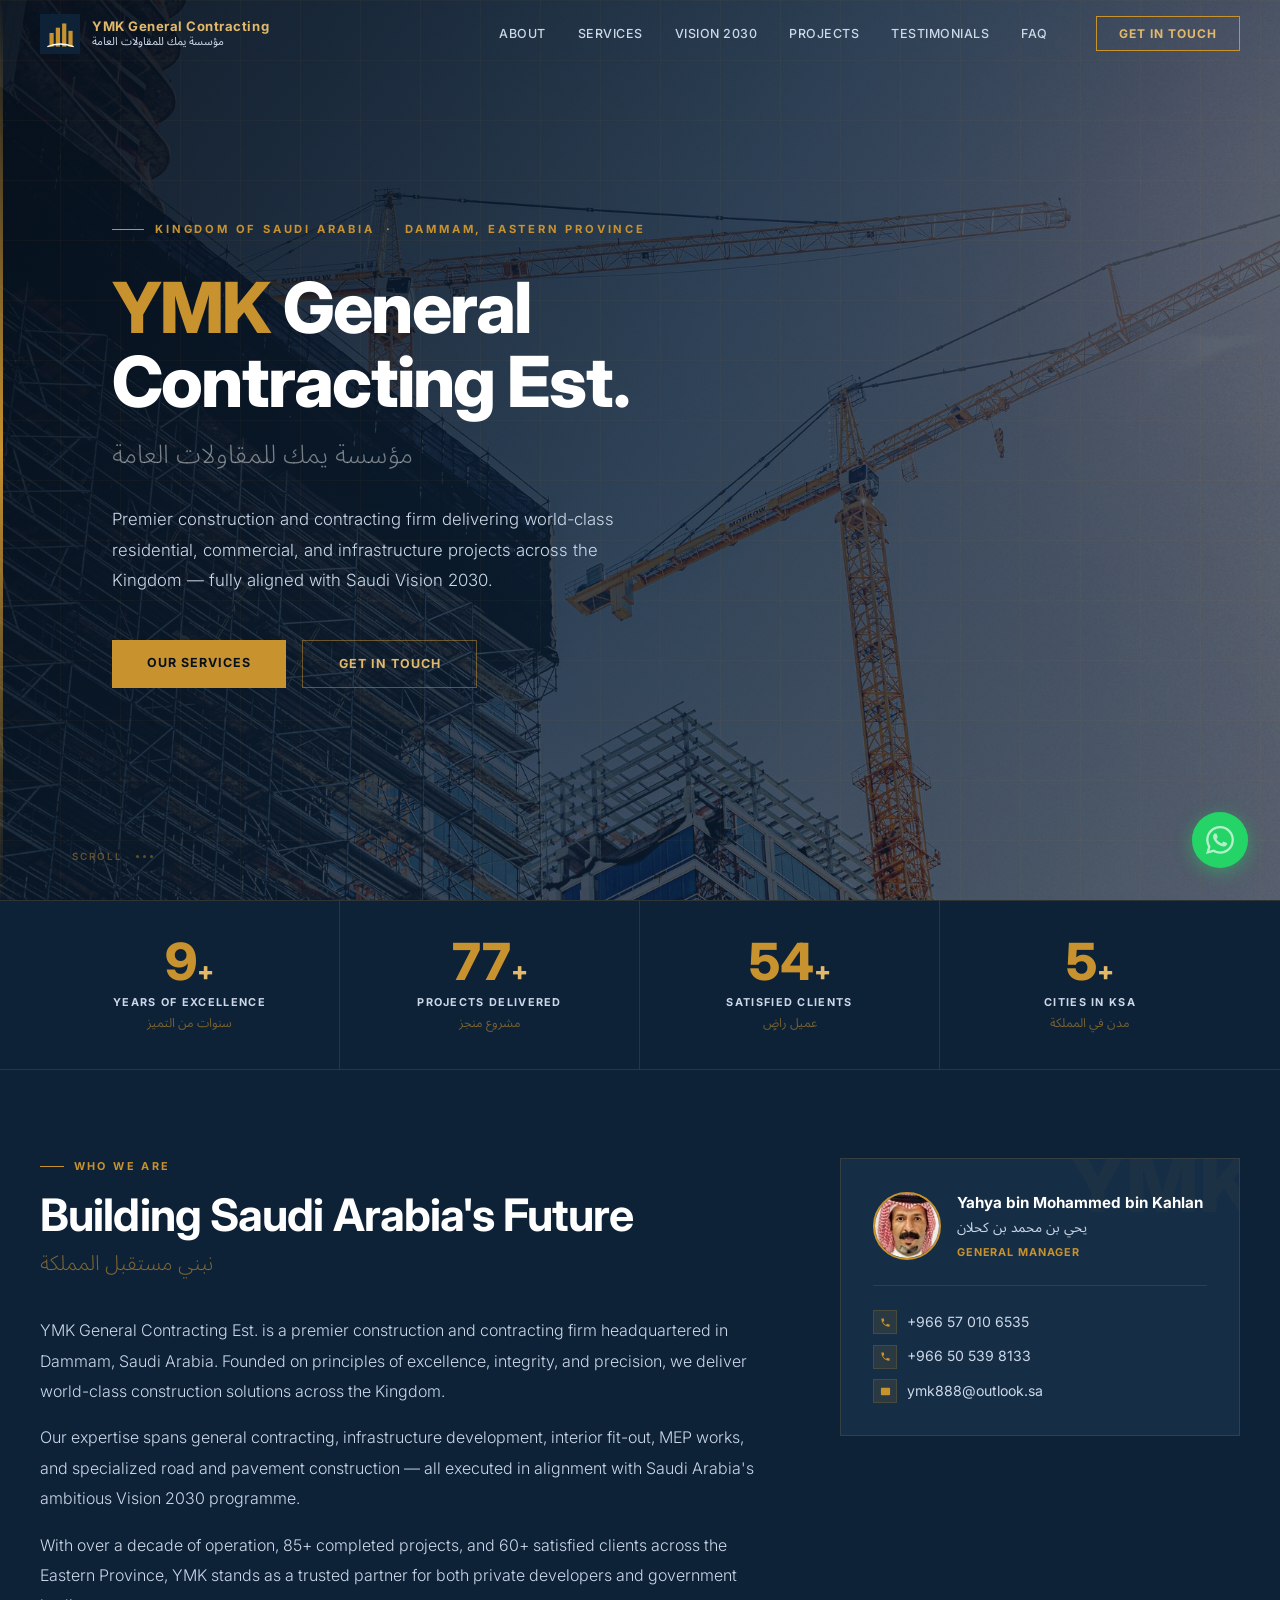
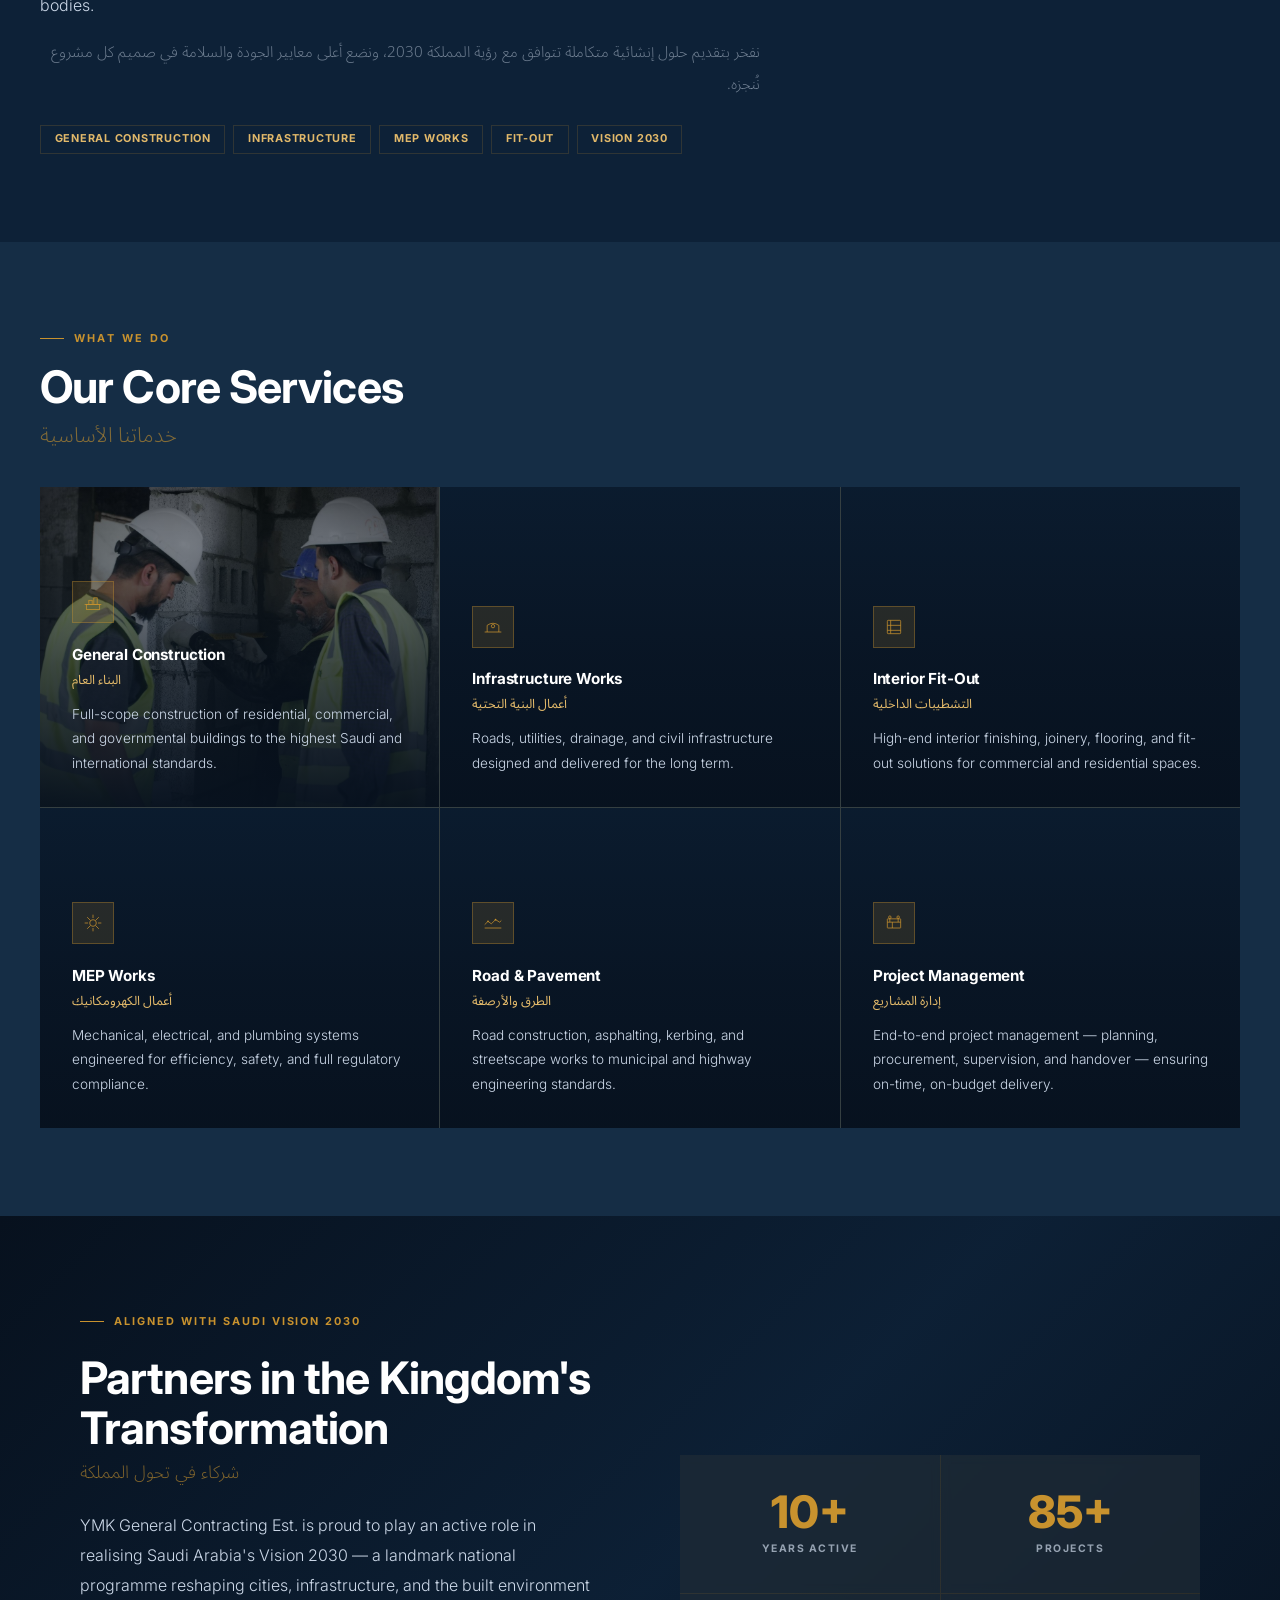
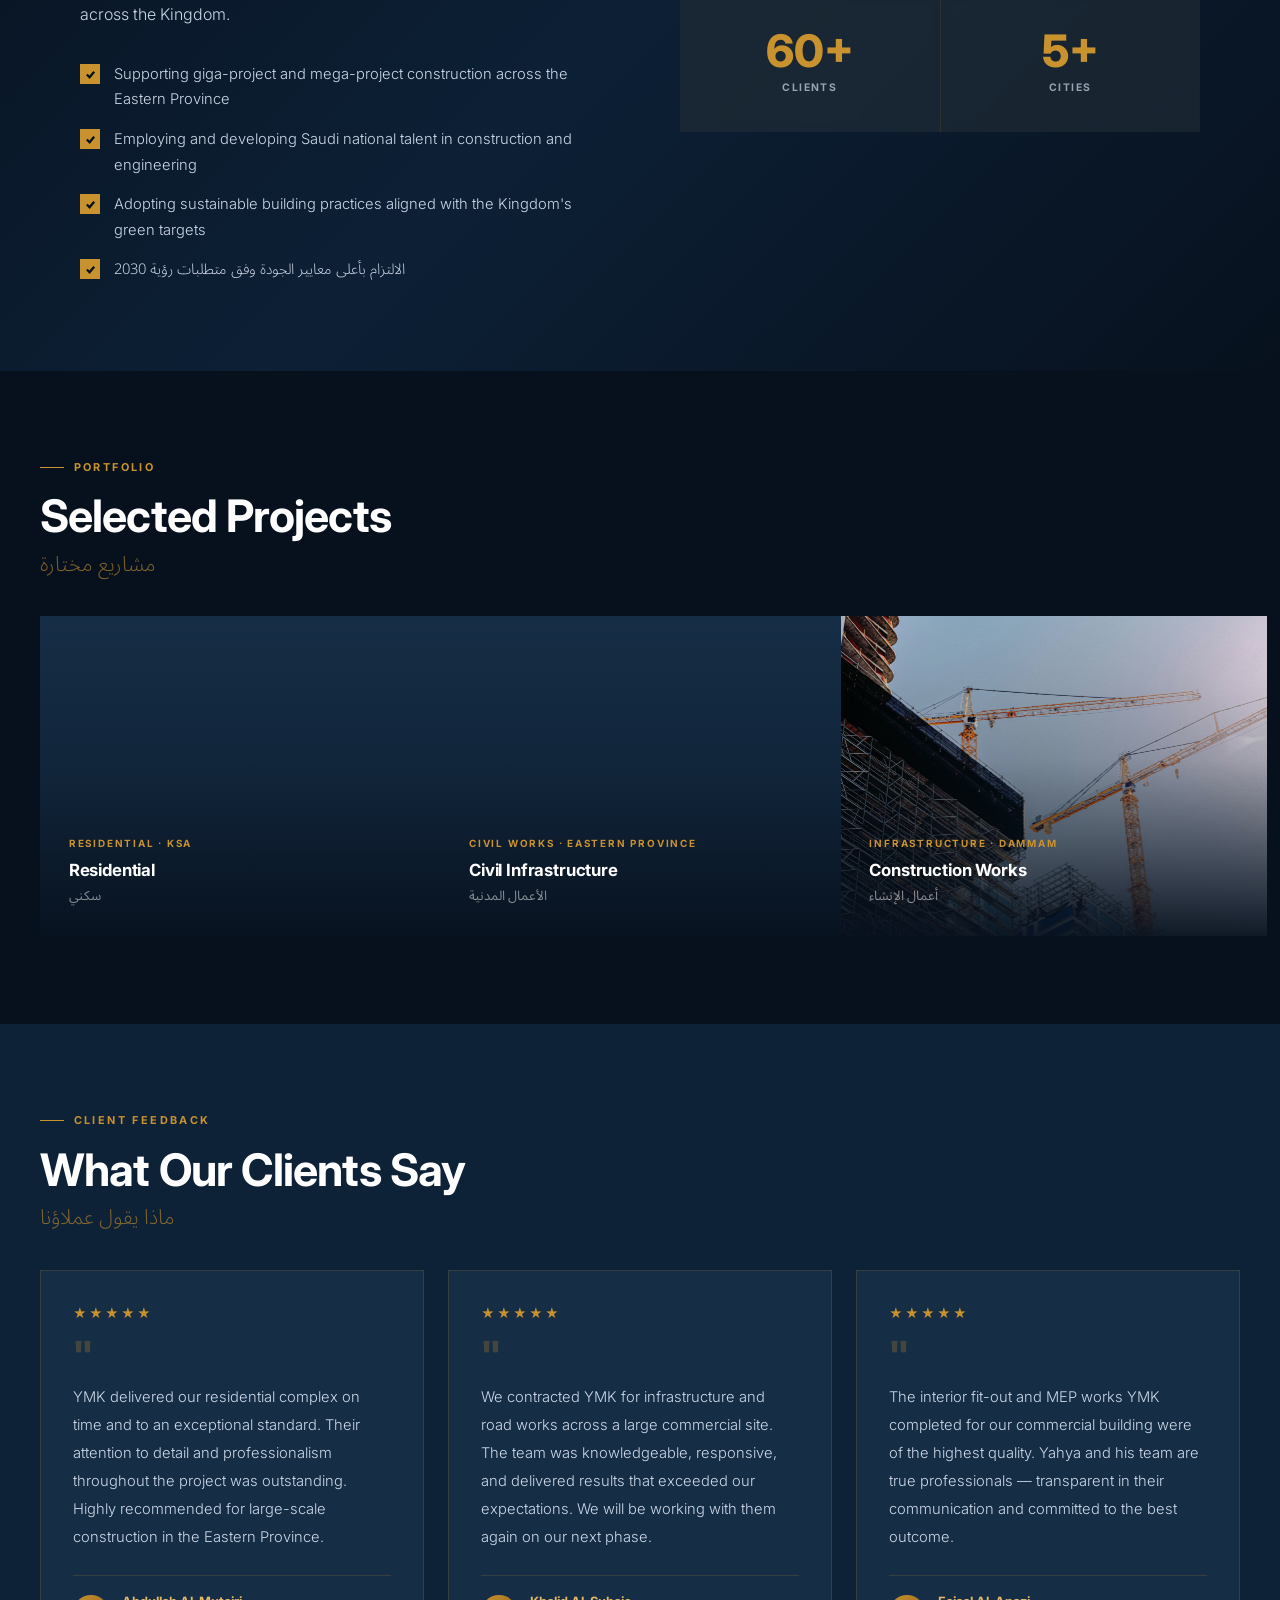
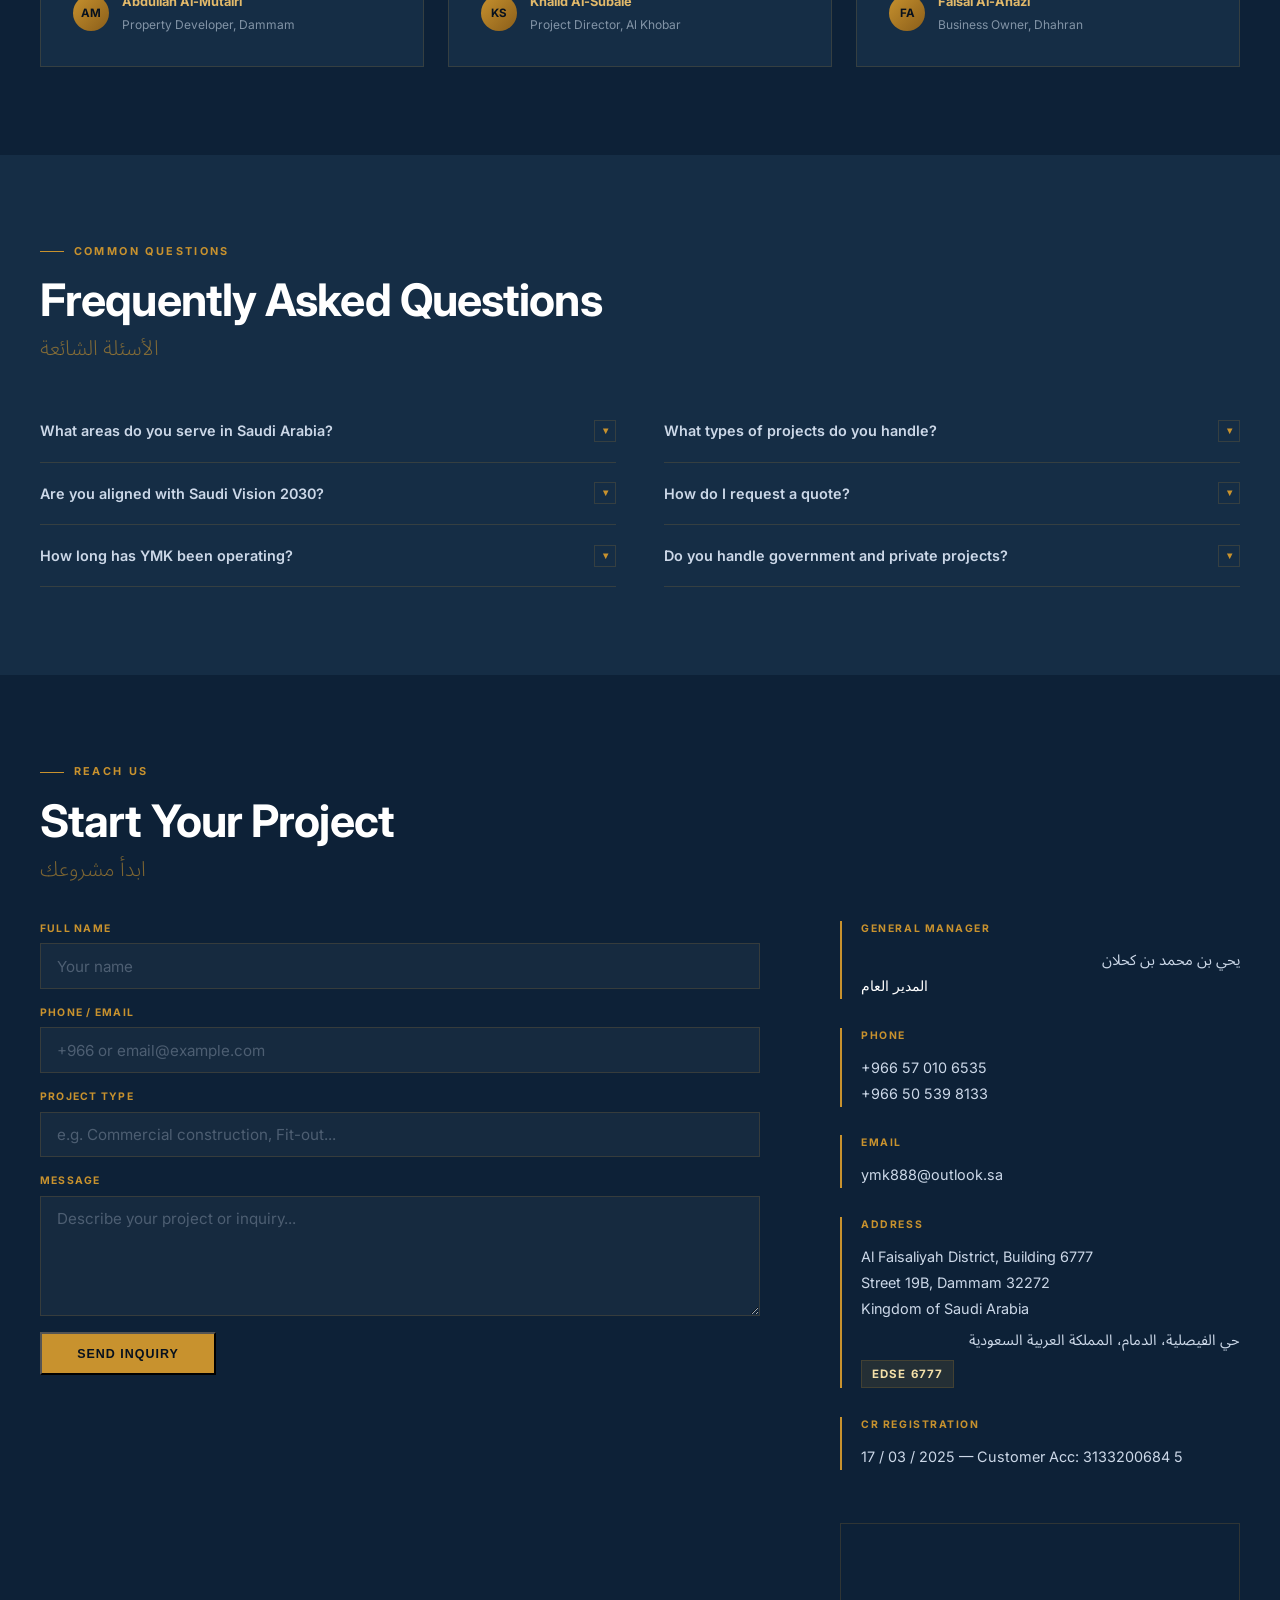
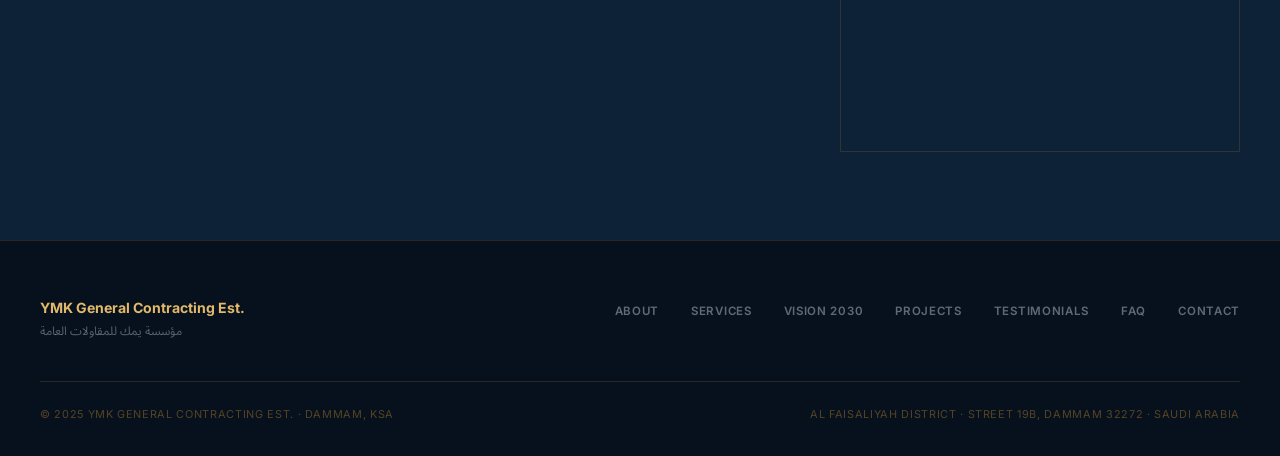
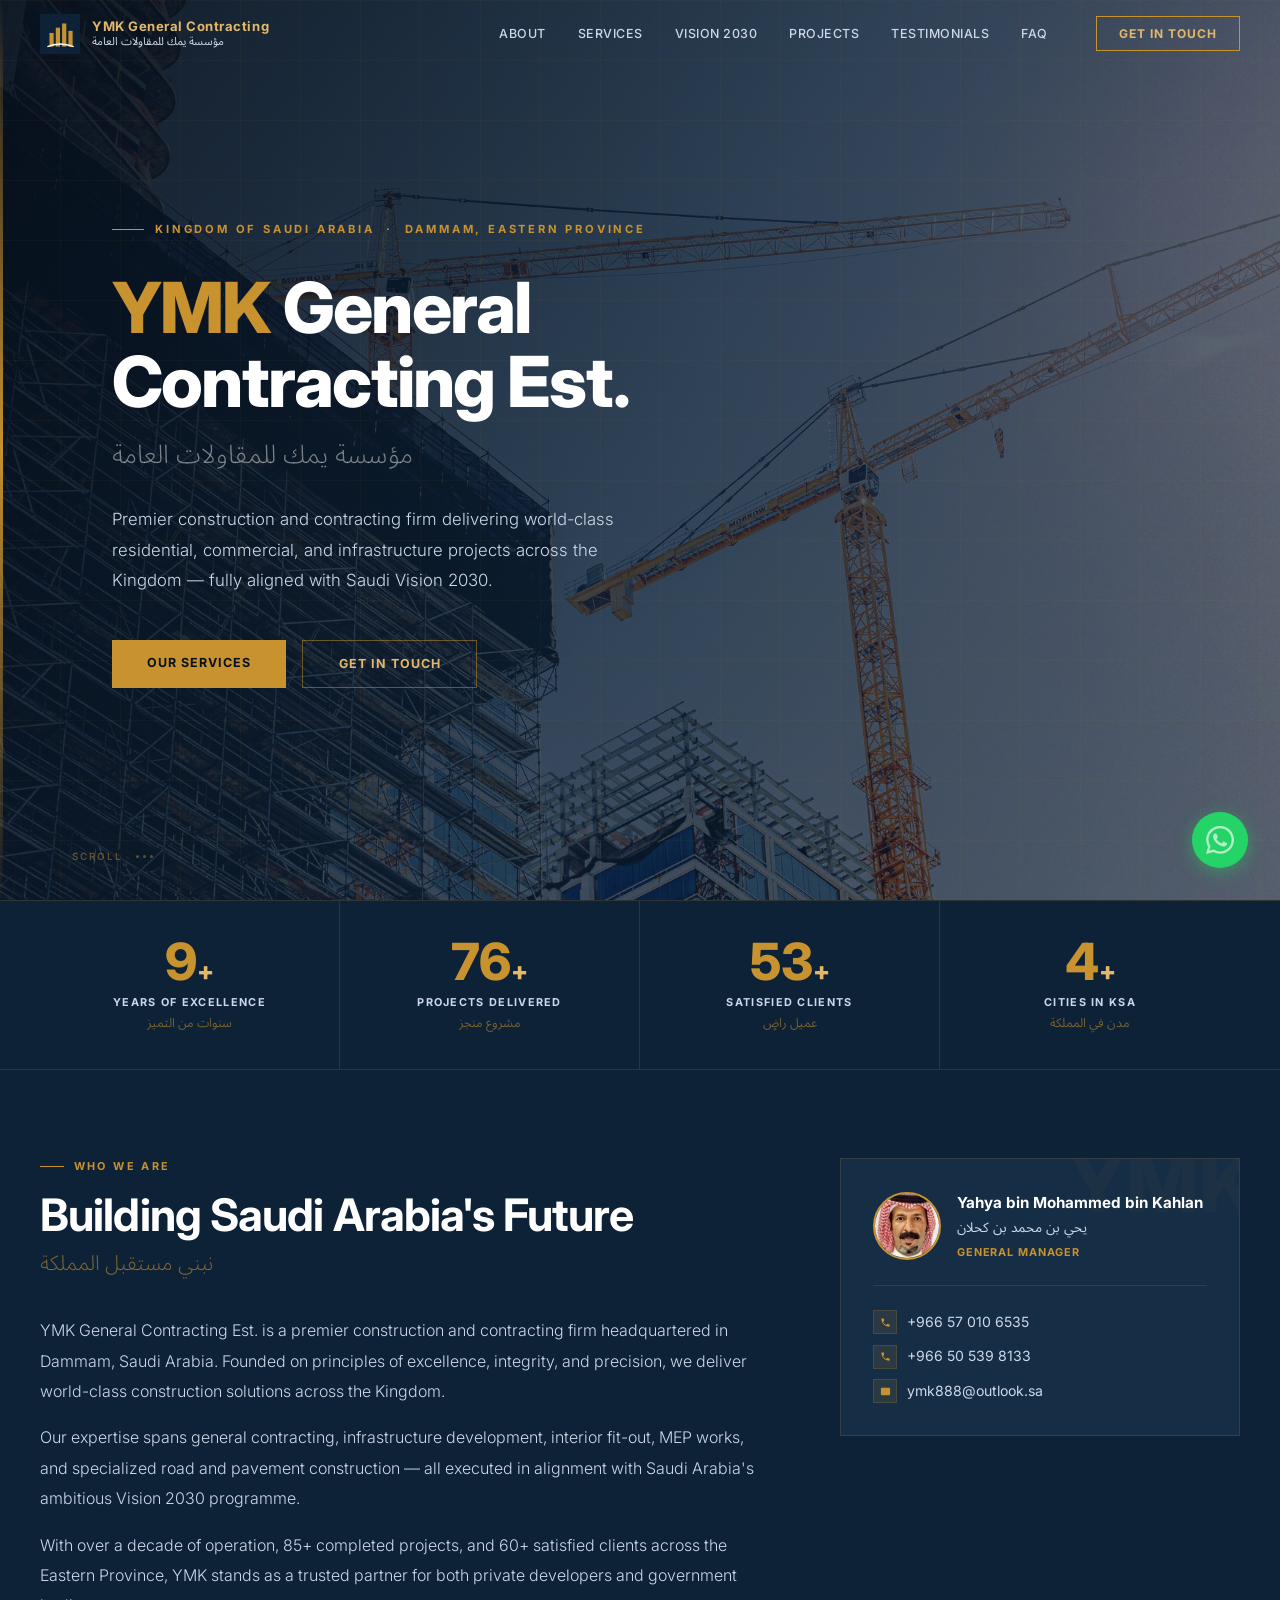
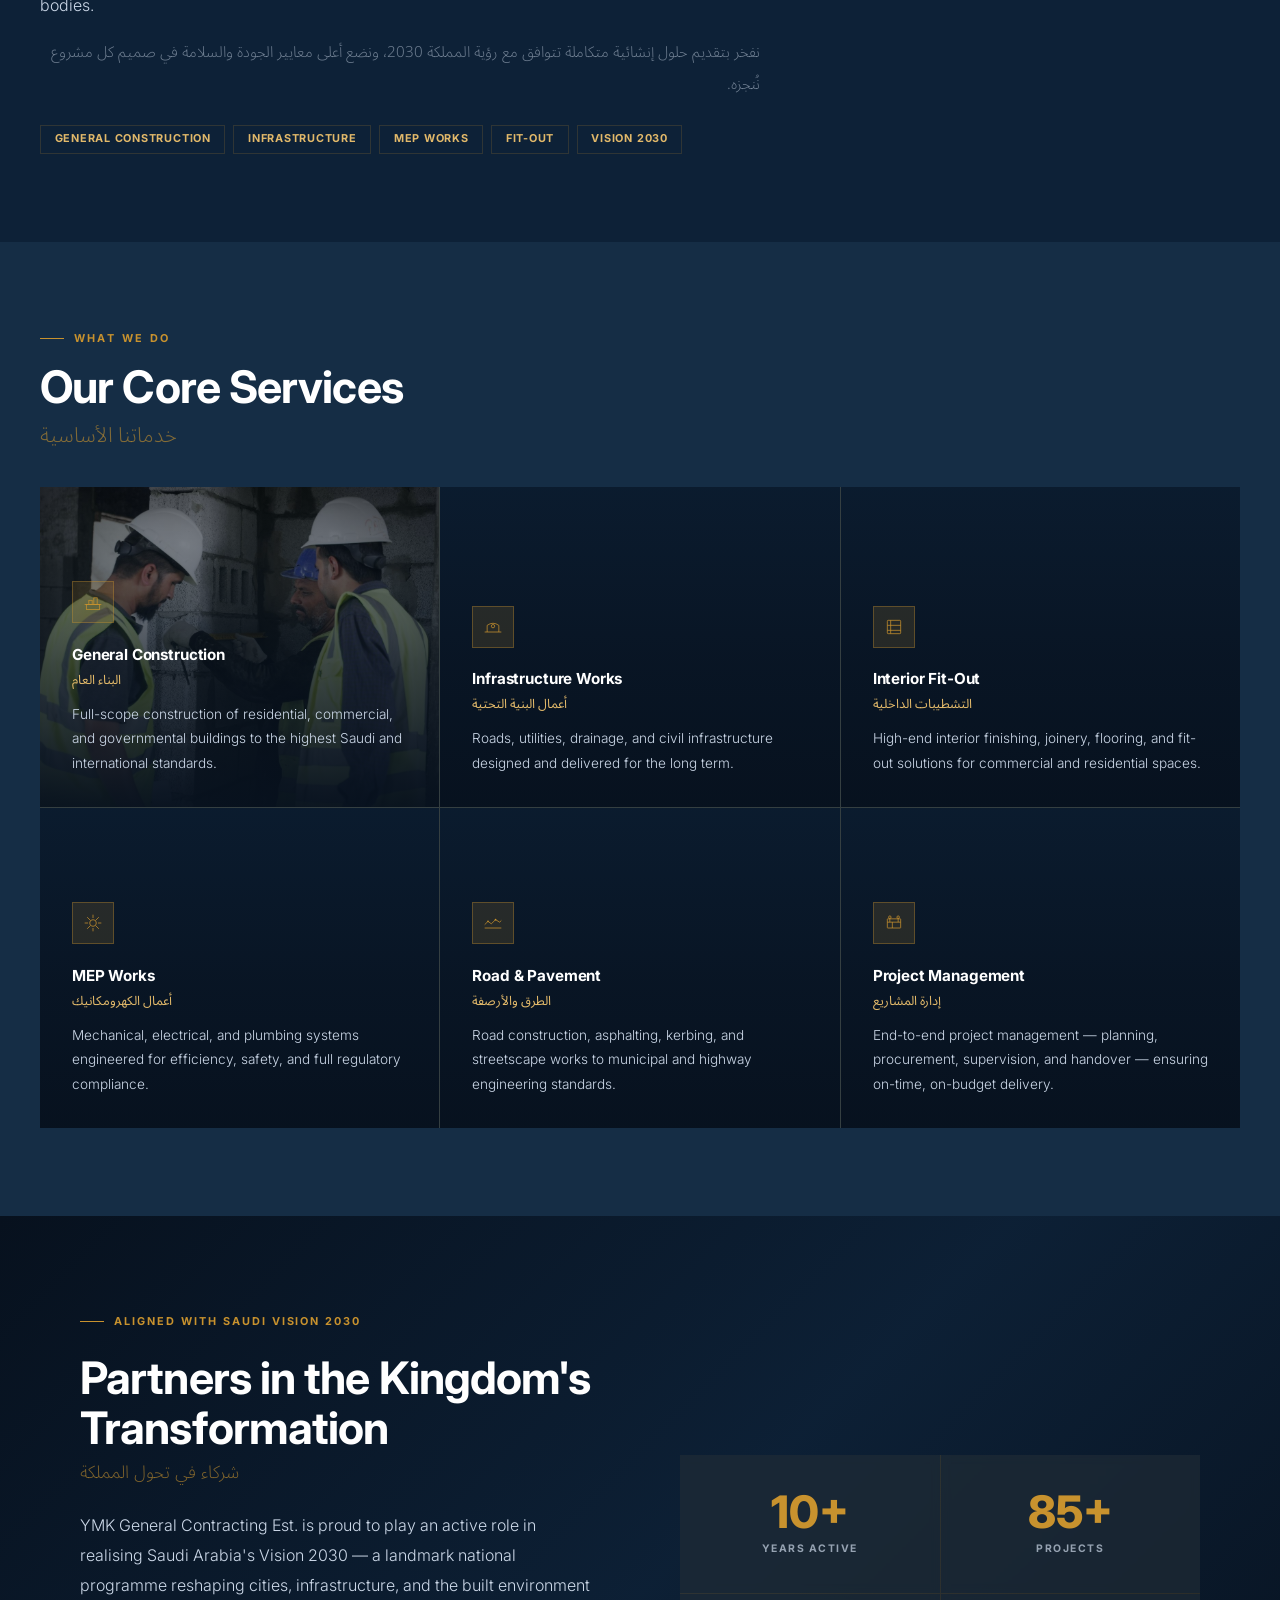
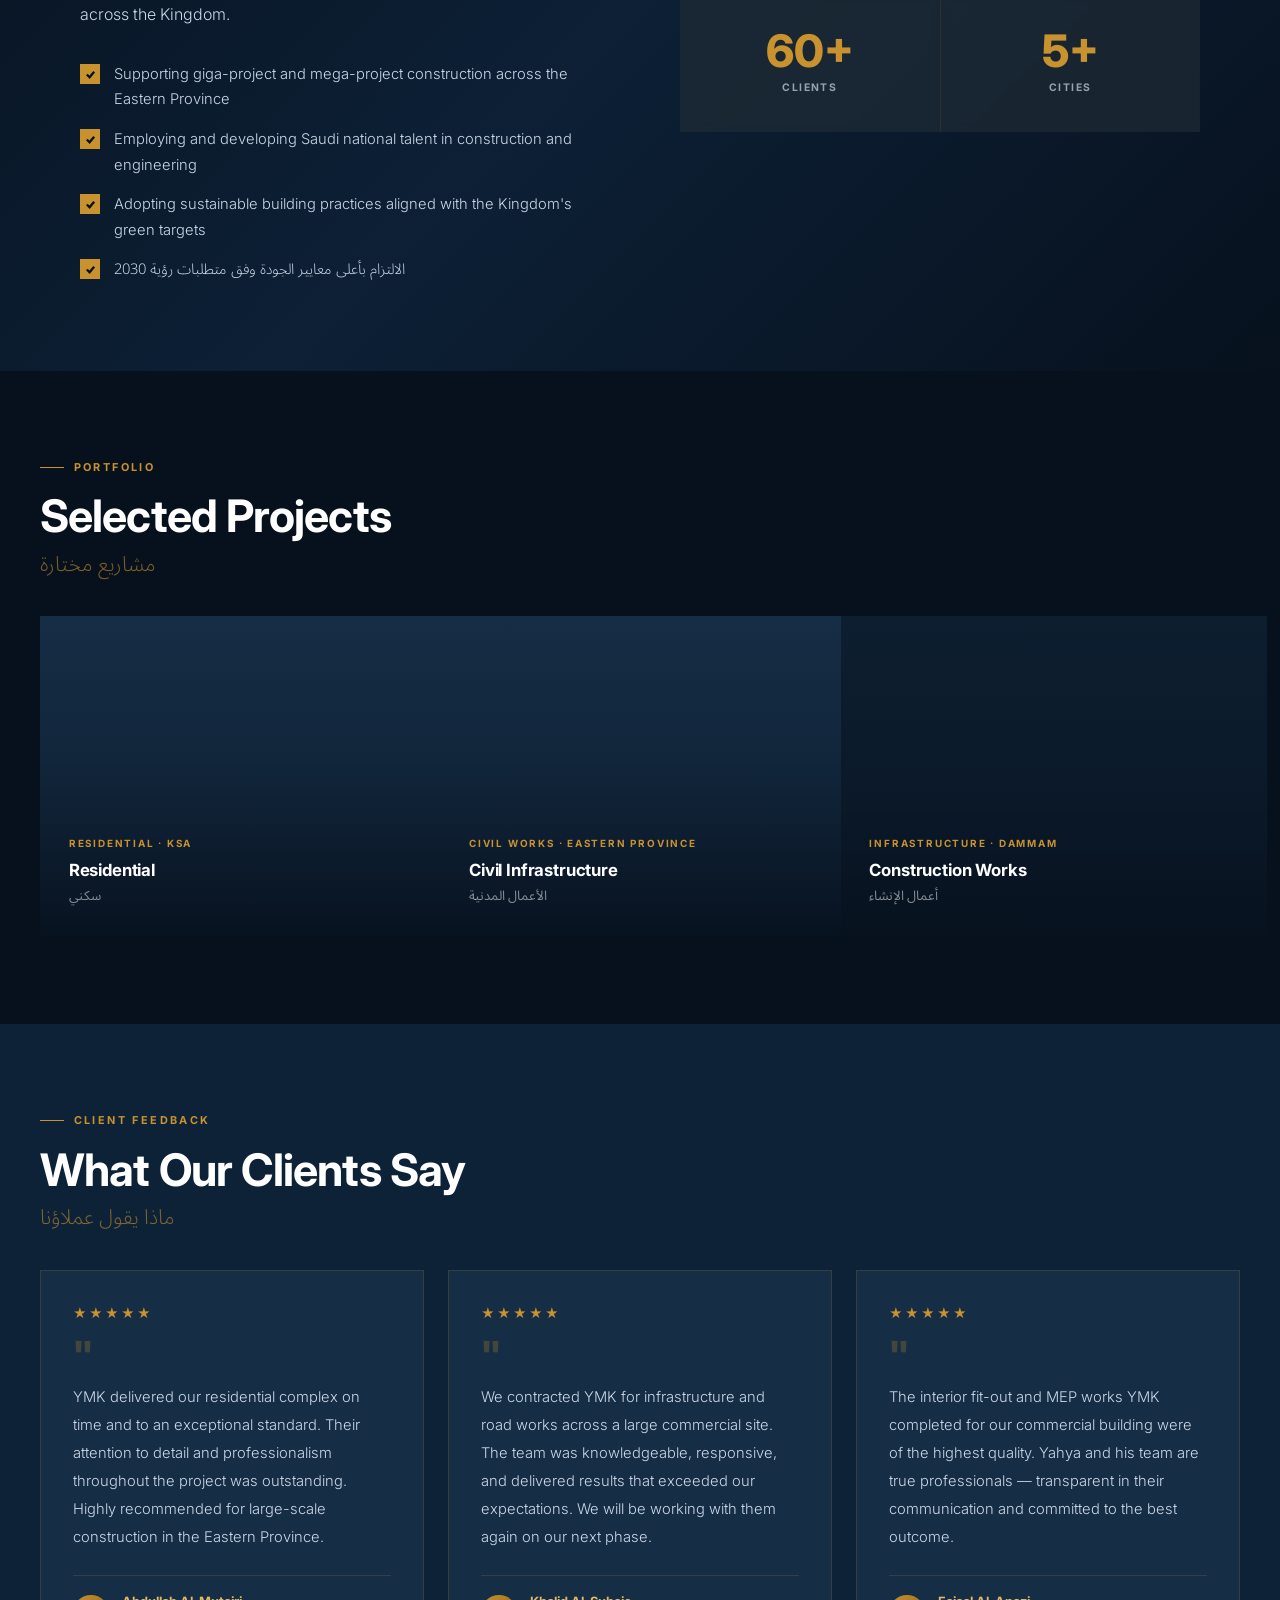
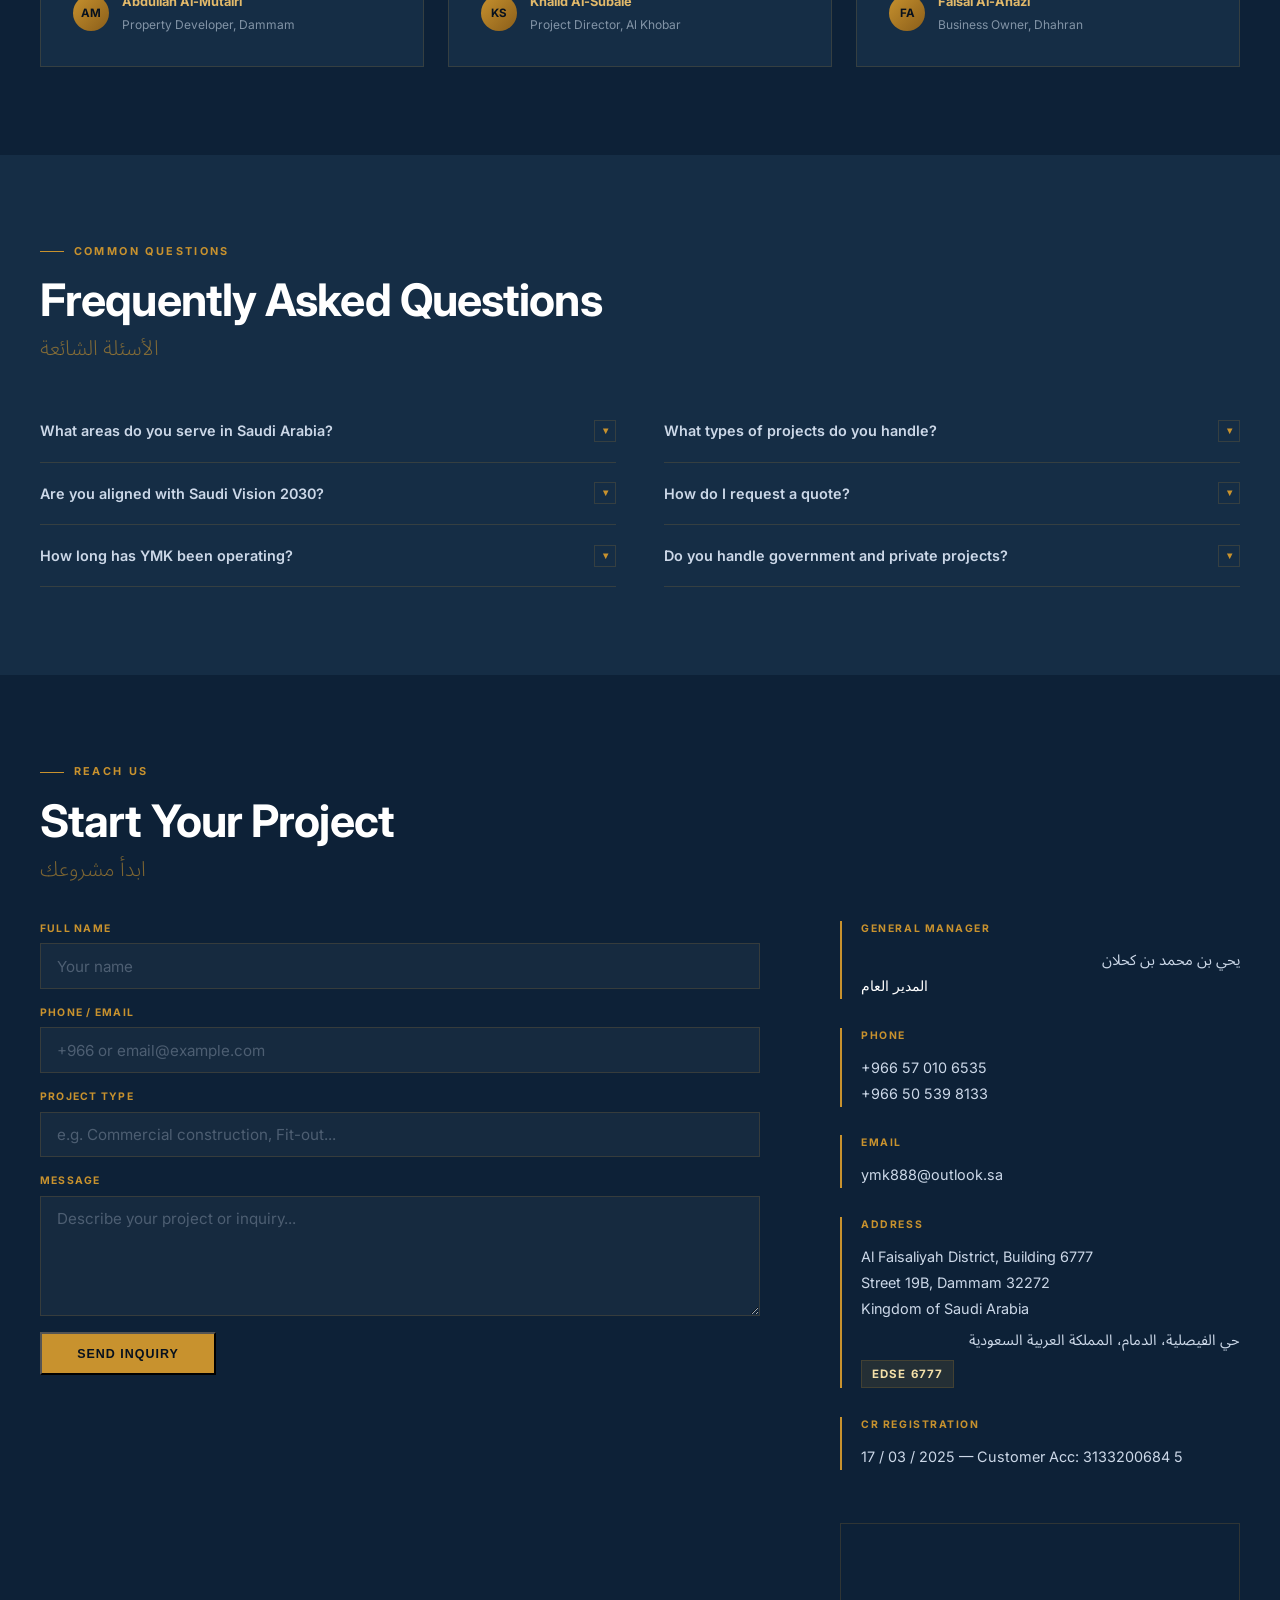
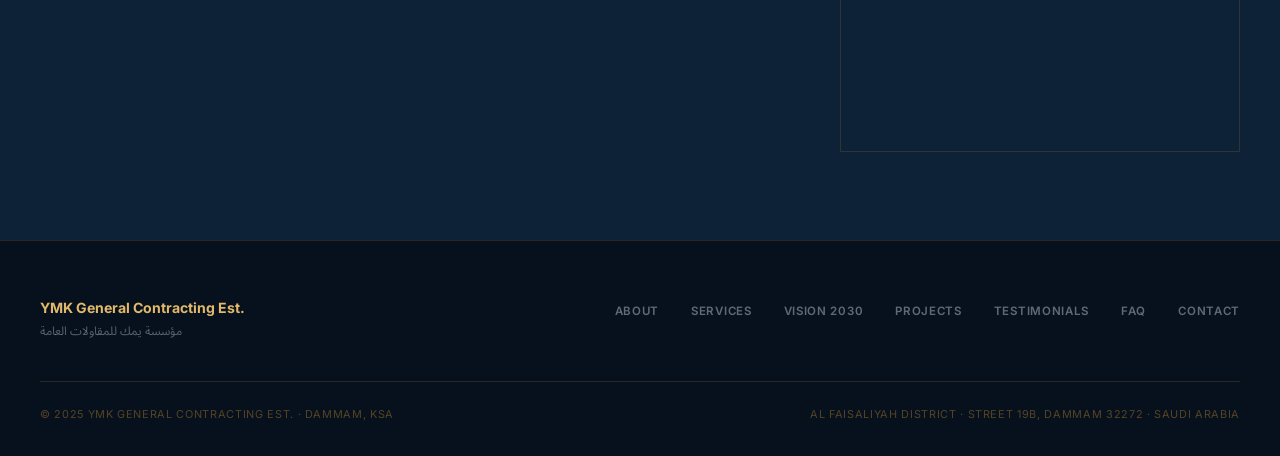
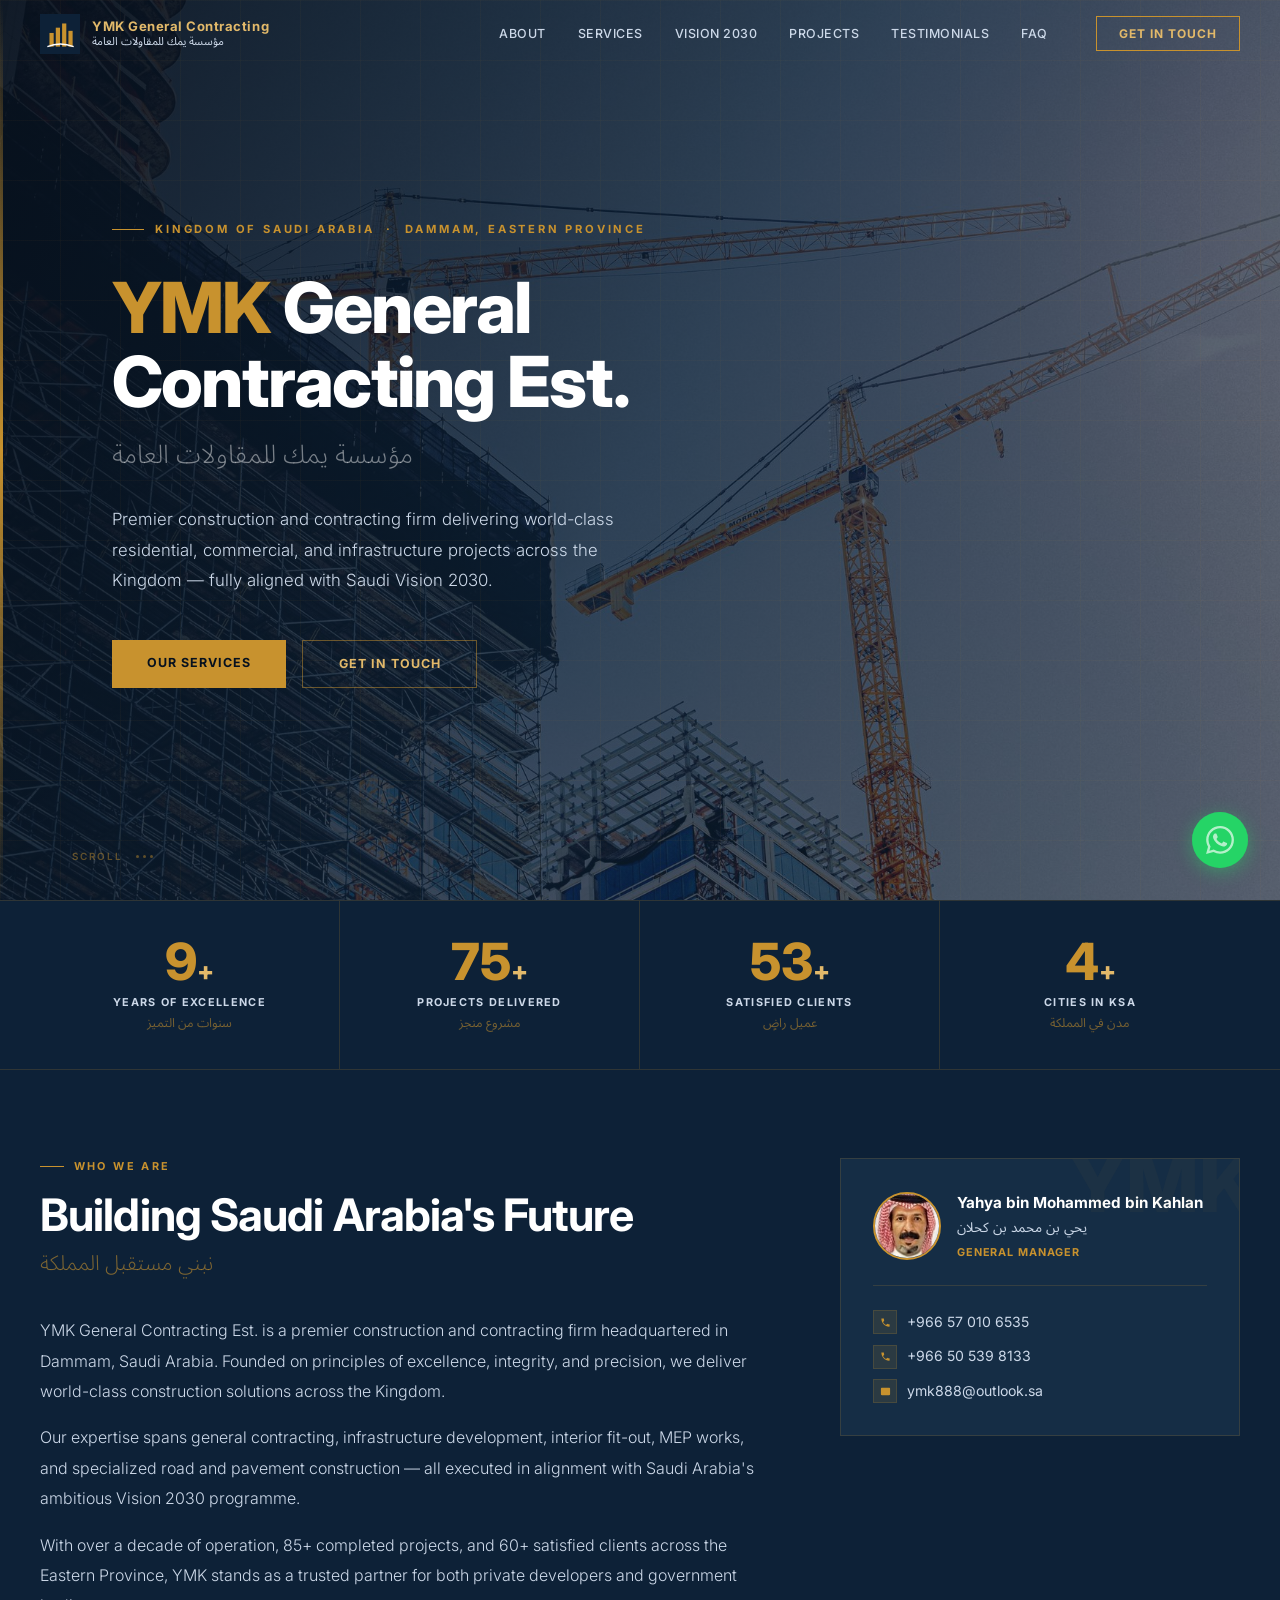
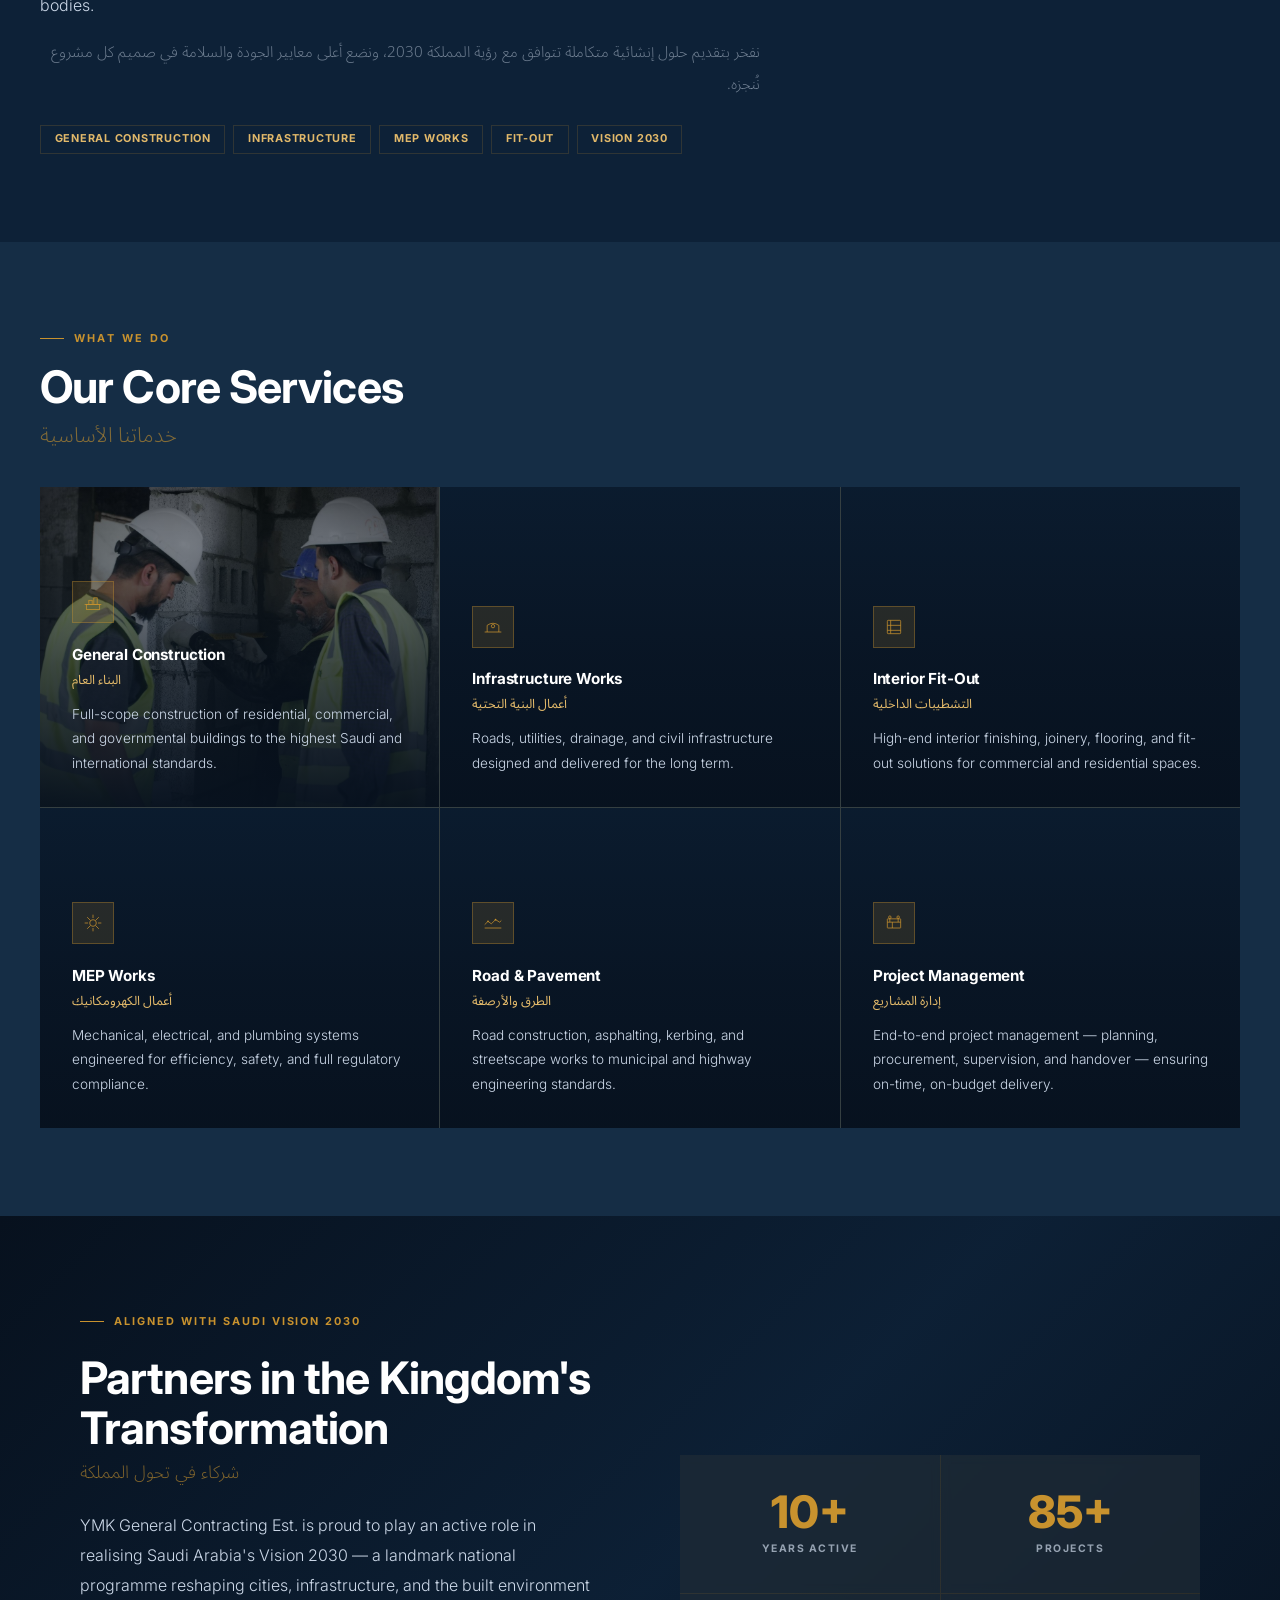
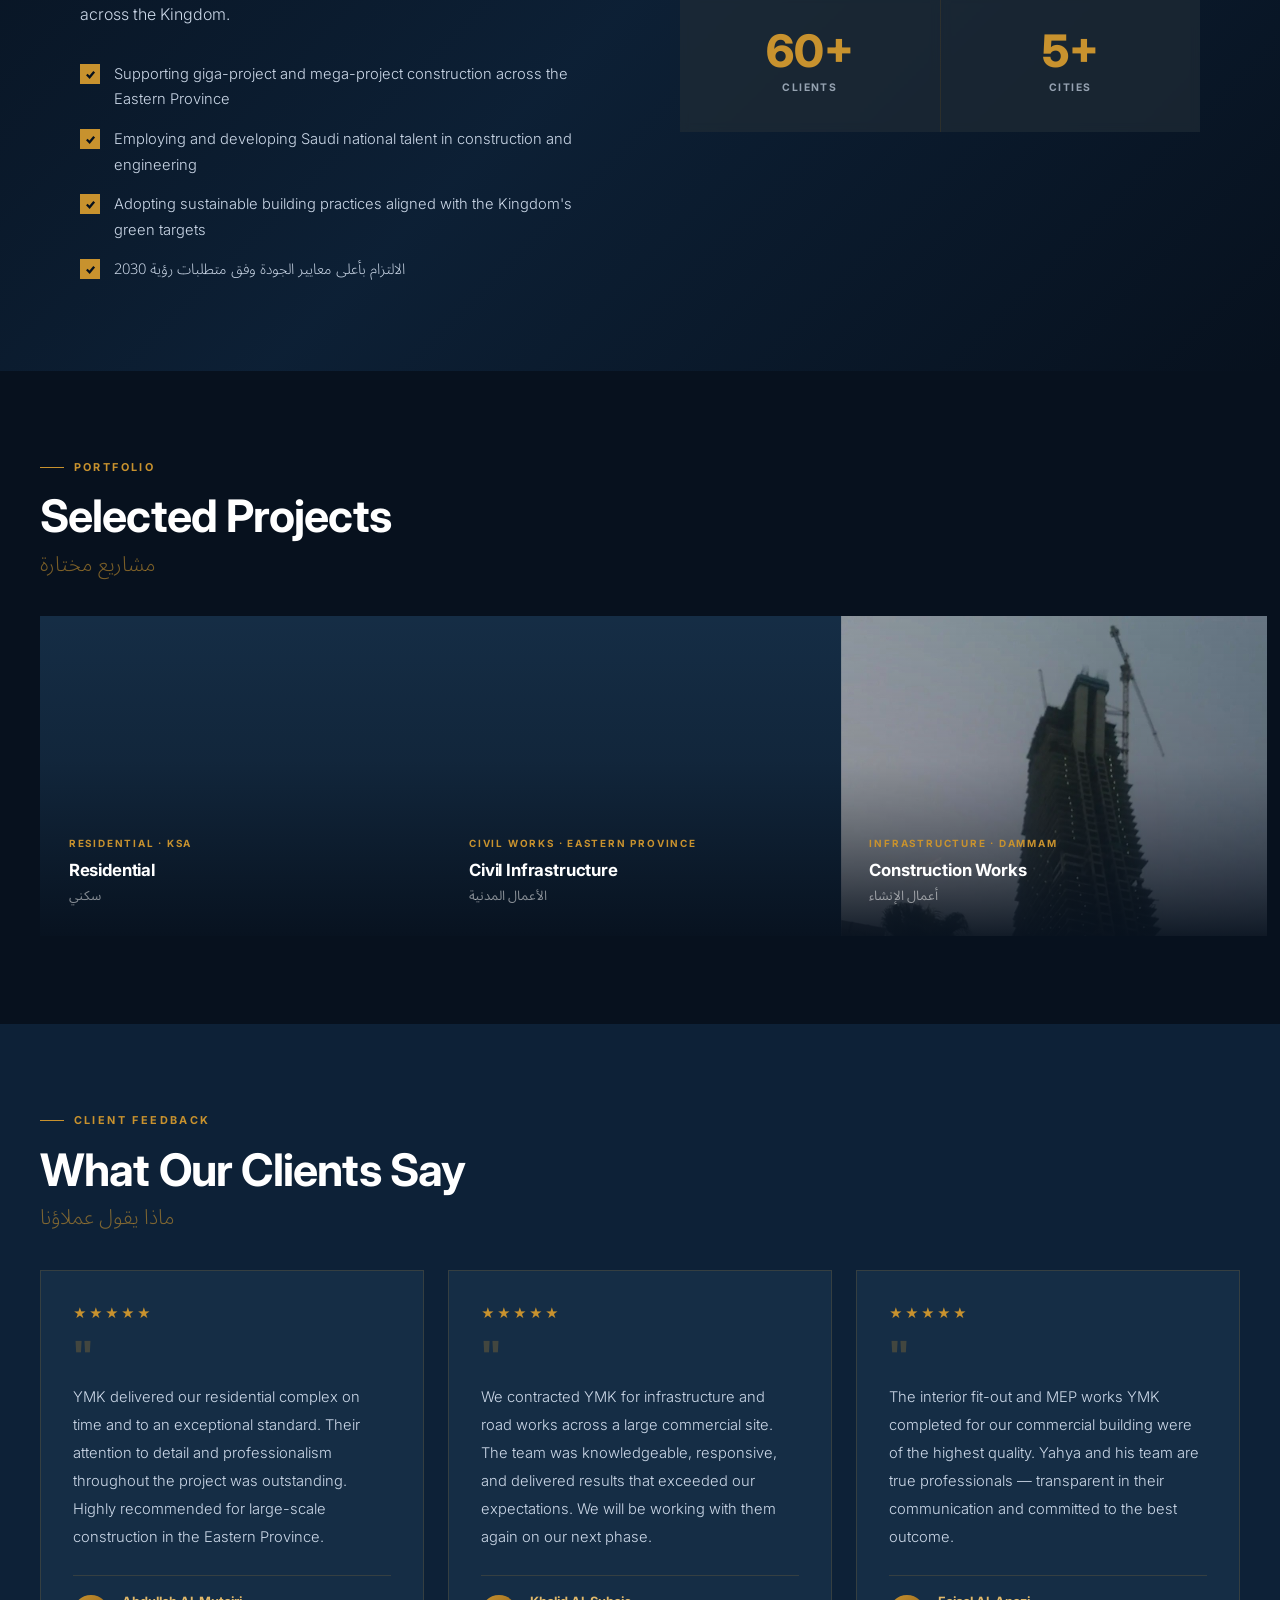
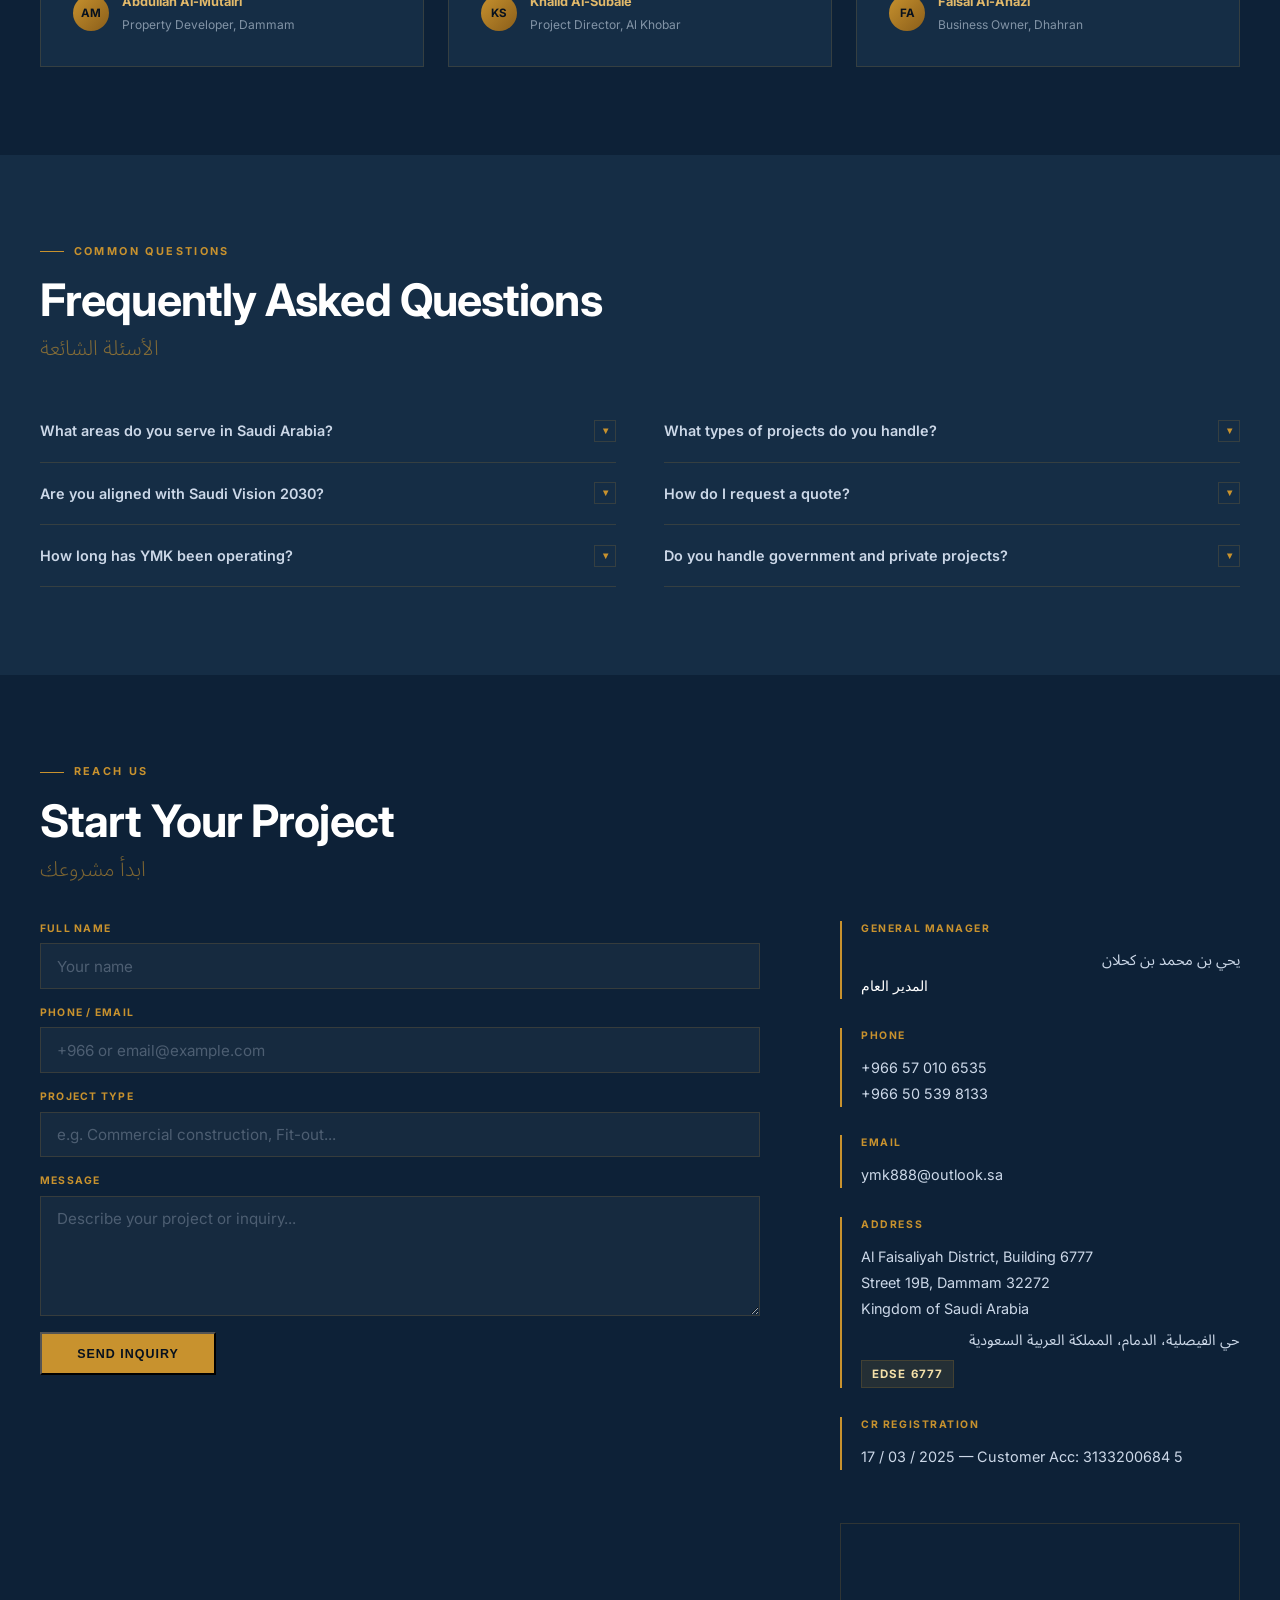
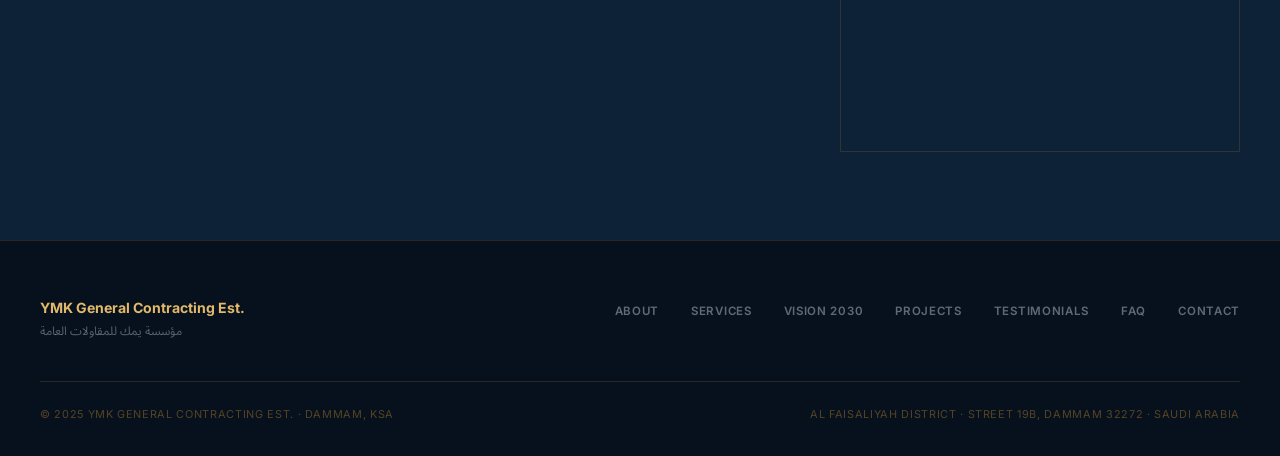
